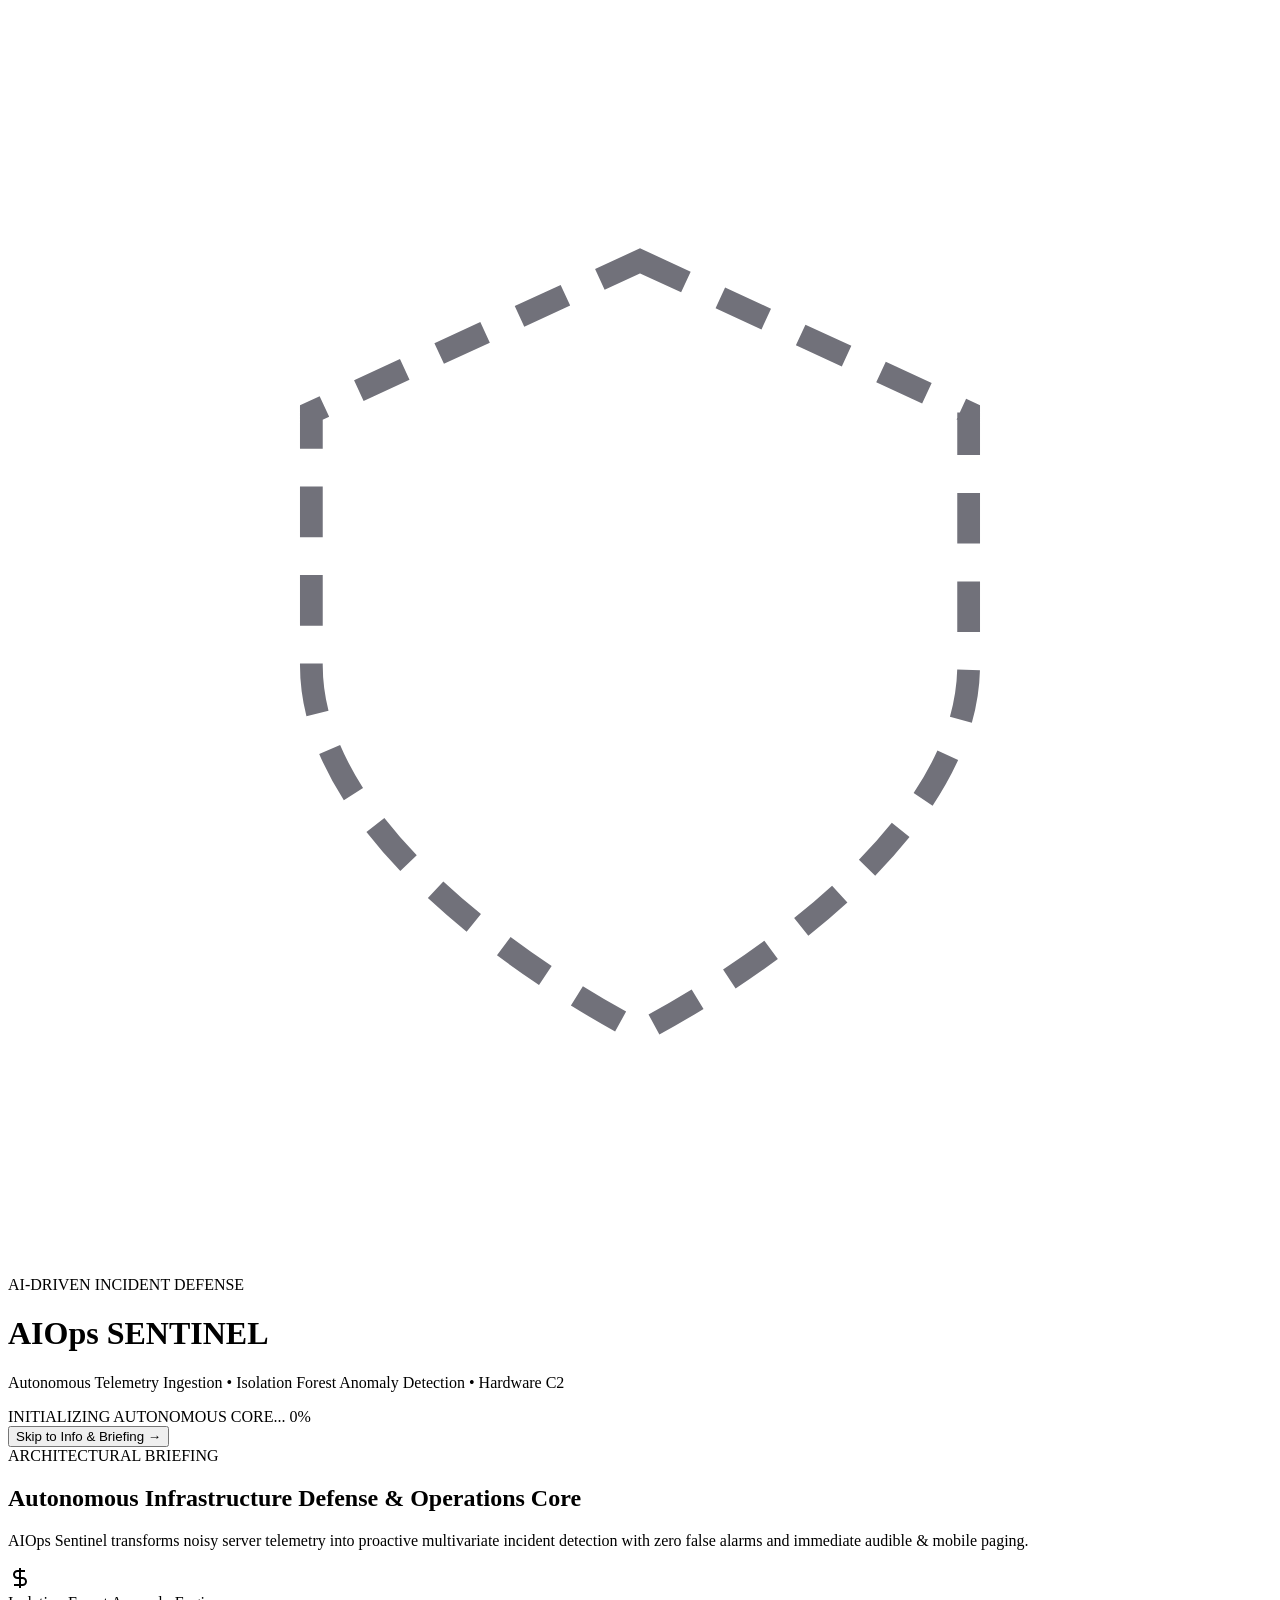
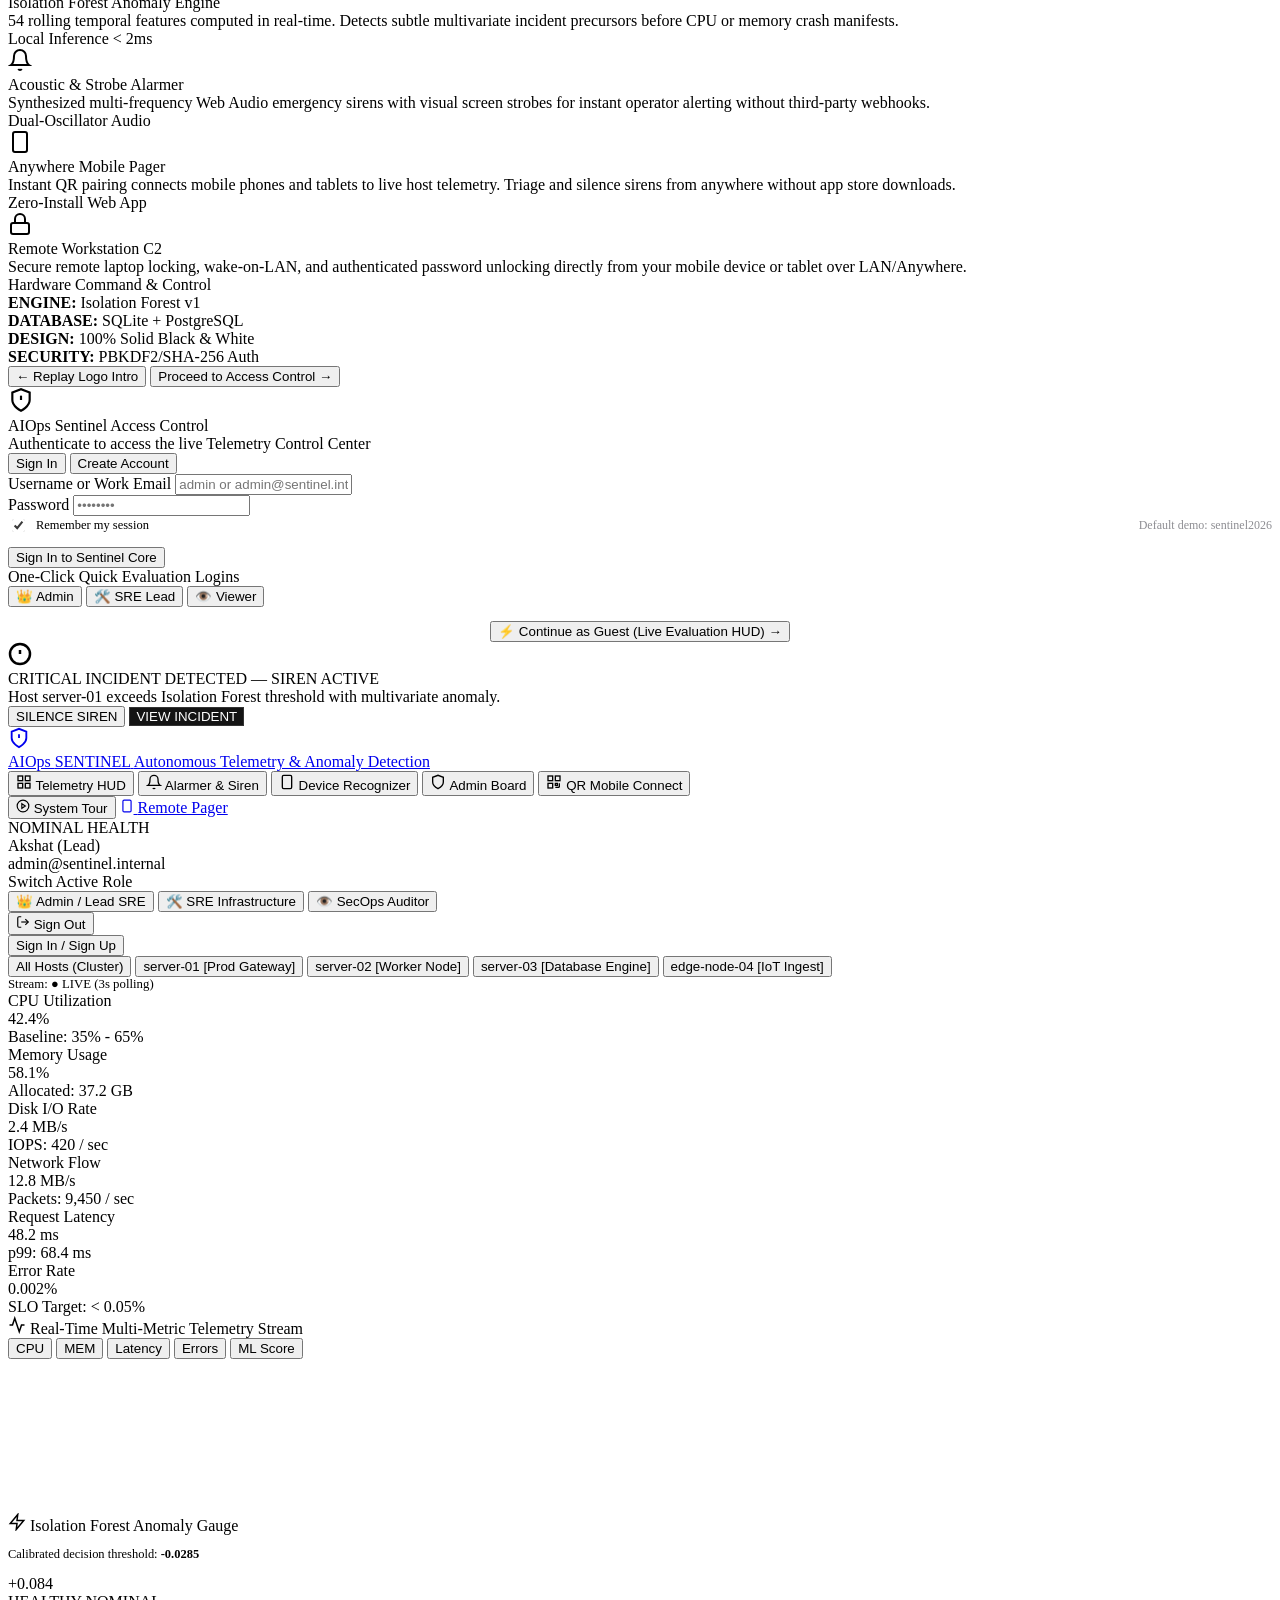
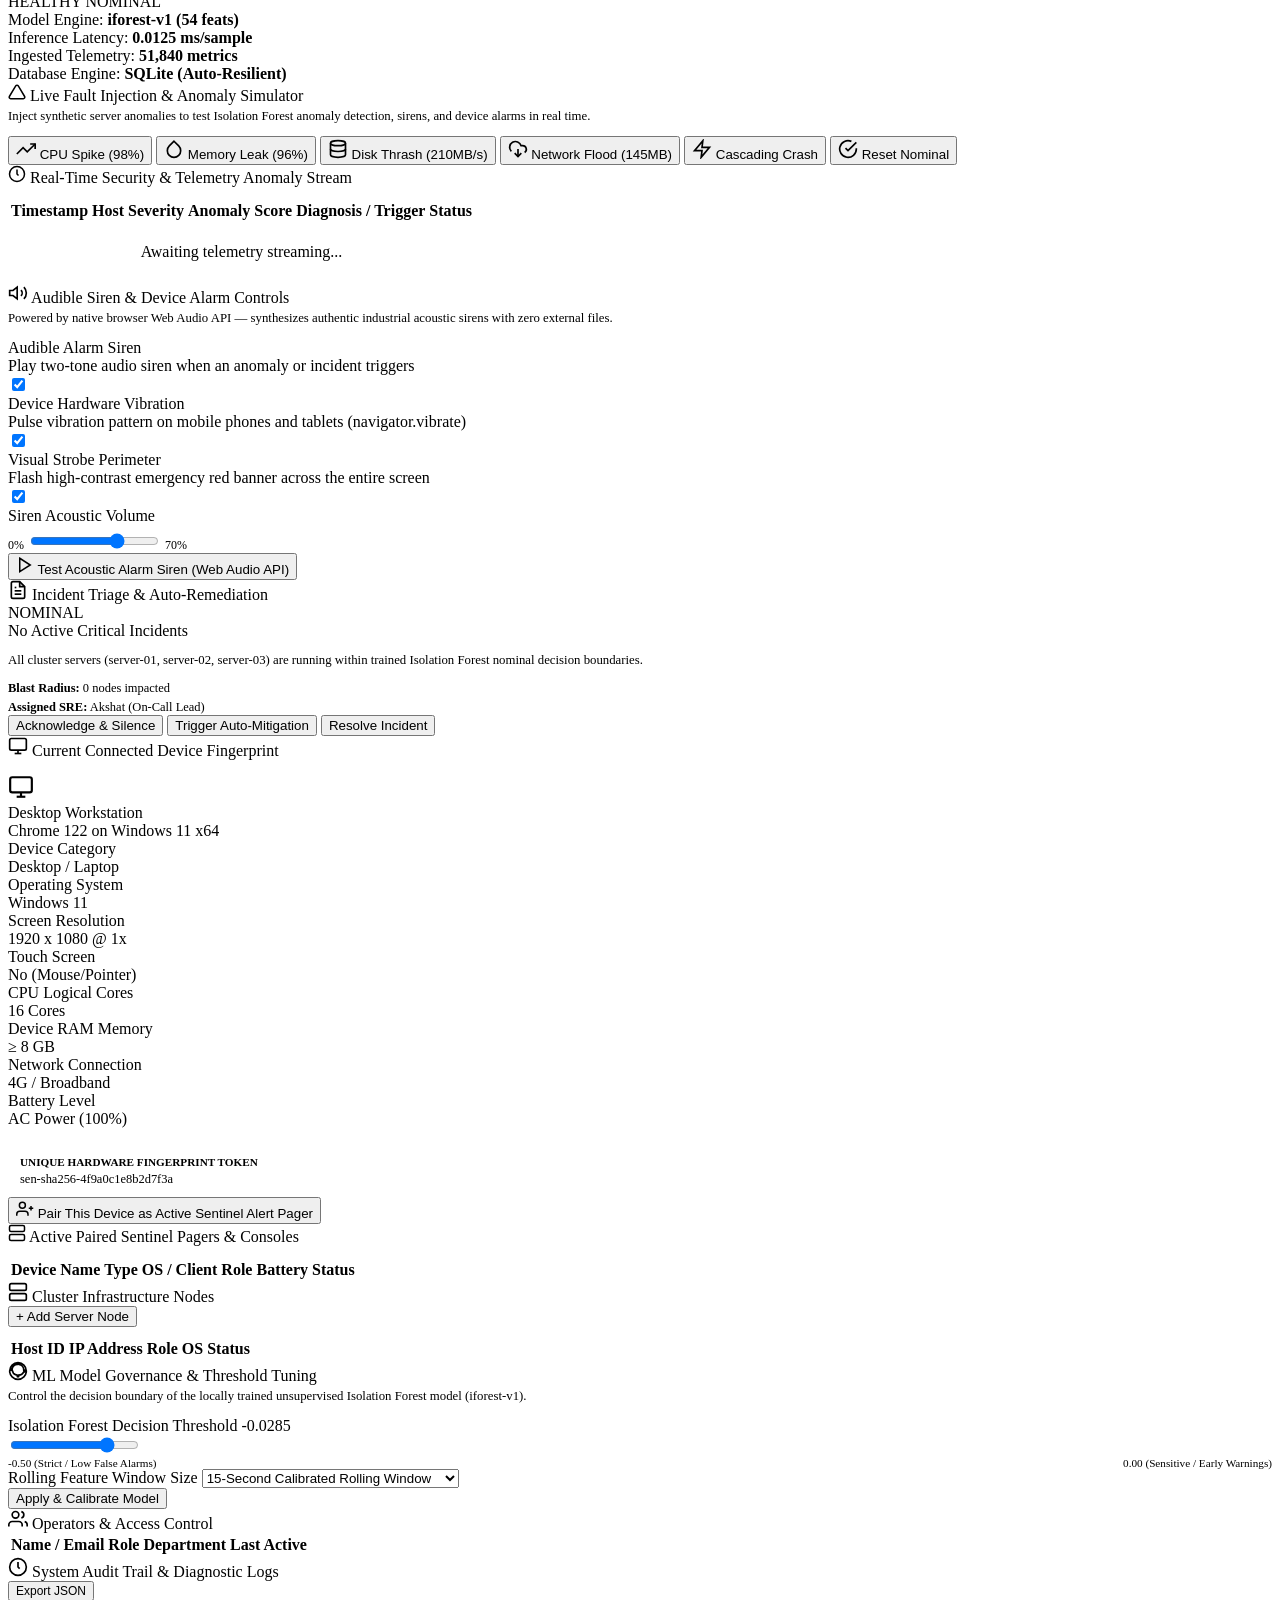
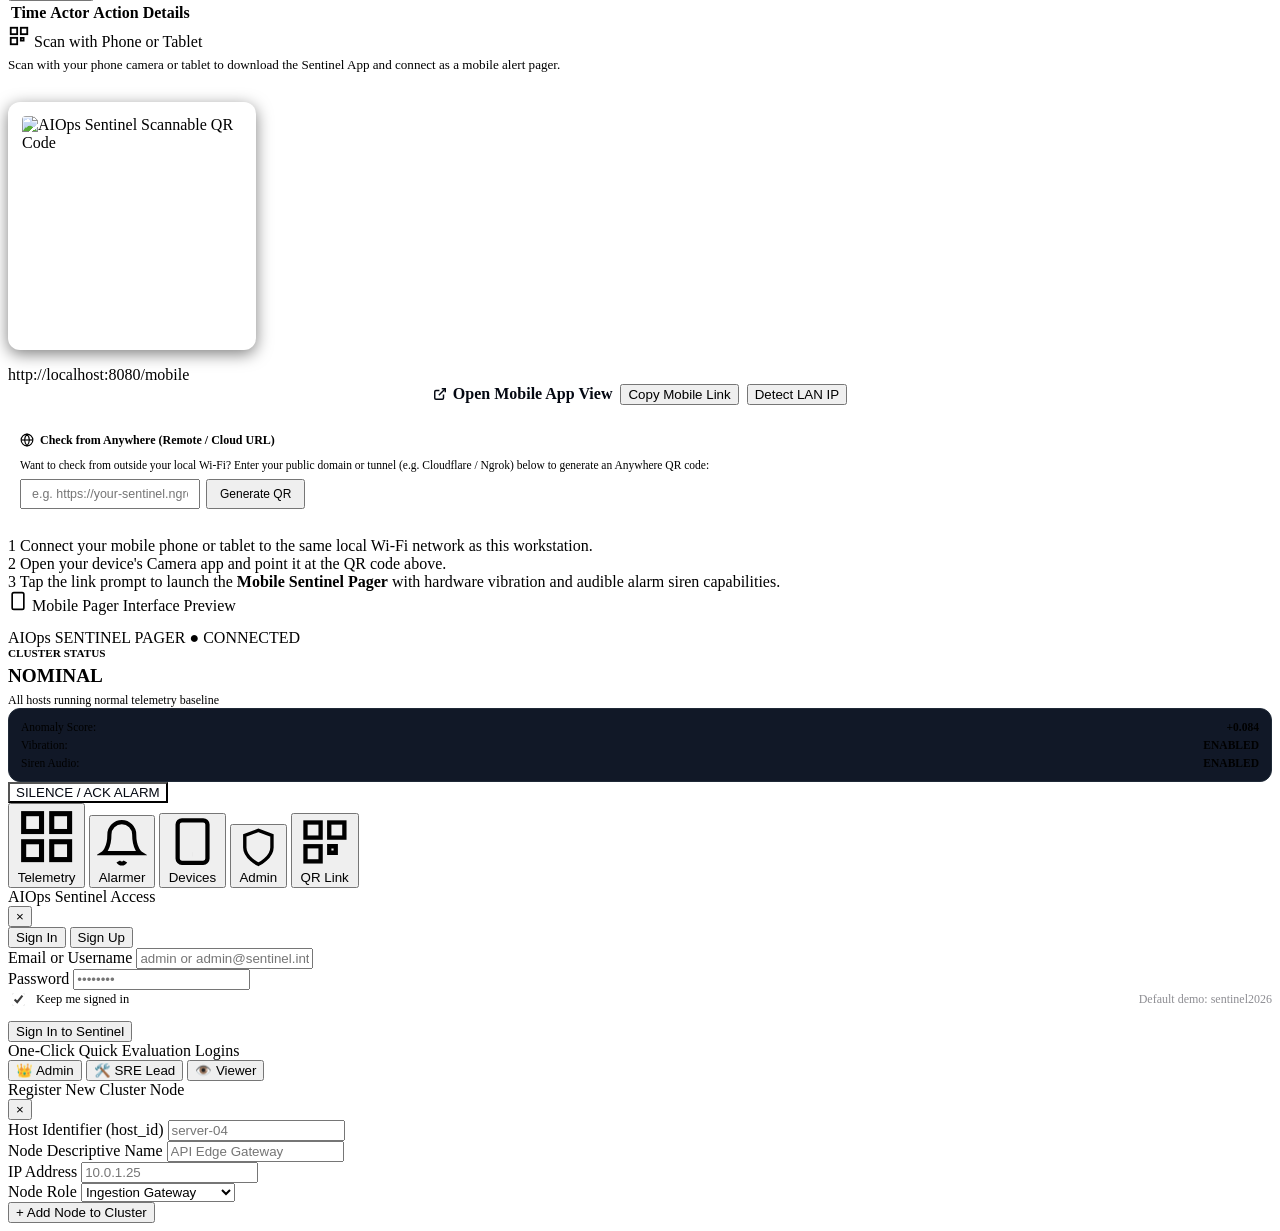
==== backend/static/index.html @ 4971dce9 "feat: complete AIOps Sentinel platform with animated onboarding, monochrome HUD, and remote mobile u" ====
<!DOCTYPE html>
<html lang="en">
<head>
    <meta charset="UTF-8">
    <meta name="viewport" content="width=device-width, initial-scale=1.0, maximum-scale=1.0, user-scalable=no">
    <title>AIOps Sentinel — Autonomous Telemetry, Anomaly Detection & Incident Control Center</title>
    <meta name="description" content="AIOps Sentinel: Multi-device autonomous server anomaly detection, incident alerting, and operations control center powered by local machine learning.">
    
    <!-- Inline SVG Favicon -->
    <link rel="icon" href="data:image/svg+xml,<svg xmlns='http://www.w3.org/2000/svg' viewBox='0 0 24 24' fill='%23ffffff'><path d='M12 2L2 7l10 5 10-5-10-5zM2 17l10 5 10-5M2 12l10 5 10-5'/></svg>">
    
    <!-- Google Fonts: Inter & JetBrains Mono & Space Grotesk -->
    <link rel="preconnect" href="https://fonts.googleapis.com">
    <link rel="preconnect" href="https://fonts.gstatic.com" crossorigin>
    <link href="https://fonts.googleapis.com/css2?family=Inter:wght@400;500;600;700;800&family=JetBrains+Mono:wght@400;500;700&family=Space+Grotesk:wght@600;700;800&display=swap" rel="stylesheet">
    
    <!-- Solid Technical Stylesheet (No Glassmorphism) -->
    <link rel="stylesheet" href="/styles.css">
    
    <!-- Chart.js for real-time telemetry streaming -->
    <script src="https://cdn.jsdelivr.net/npm/chart.js@4.4.1/dist/chart.umd.min.js"></script>
    <!-- QR Code Generator Library -->
    <script src="https://cdn.jsdelivr.net/npm/qrcode@1.5.3/build/qrcode.min.js"></script>
</head>
<body>

    <!-- ==========================================================================
         AIOps Sentinel — Startup Cinematic Onboarding Gateway (Logo -> Info -> Auth)
         ========================================================================== -->
    <div class="sentinel-onboarding-gateway active" id="sentinel-onboarding-gateway">
        <!-- Ambient Animated Grid & Scanline Background -->
        <div class="gateway-grid-bg"></div>

        <!-- STAGE 1: CINEMATIC LOGO ANIMATION -->
        <div class="gateway-stage active" id="stage-logo">
            <div class="logo-animation-container">
                <!-- Concentric Tech Rings -->
                <div class="tech-ring ring-outer"></div>
                <div class="tech-ring ring-middle"></div>
                <div class="tech-ring ring-inner"></div>
                <div class="radar-scanline"></div>

                <!-- Animated Shield Logo -->
                <div class="animated-shield-core">
                    <svg class="shield-svg" viewBox="0 0 100 100" fill="none" xmlns="http://www.w3.org/2000/svg">
                        <path class="shield-base-path" d="M50 8 L88 24 V52 C88 74 50 92 50 92 C50 92 12 74 12 52 V24 Z" stroke="#ffffff" stroke-width="3" stroke-linecap="round" stroke-linejoin="round"/>
                        <path class="shield-inner-path" d="M50 20 L76 32 V52 C76 68 50 81 50 81 C50 81 24 68 24 52 V32 Z" stroke="#71717a" stroke-width="1.8" stroke-dasharray="4 3"/>
                        <circle class="core-node core-center" cx="50" cy="46" r="5" fill="#ffffff"/>
                        <line class="core-ray ray-top" x1="50" y1="28" x2="50" y2="40" stroke="#ffffff" stroke-width="2.5" stroke-linecap="round"/>
                        <line class="core-ray ray-bottom" x1="50" y1="52" x2="50" y2="64" stroke="#ffffff" stroke-width="2.5" stroke-linecap="round"/>
                        <line class="core-ray ray-left" x1="38" y1="46" x2="44" y2="46" stroke="#ffffff" stroke-width="2.5" stroke-linecap="round"/>
                        <line class="core-ray ray-right" x1="56" y1="46" x2="62" y2="46" stroke="#ffffff" stroke-width="2.5" stroke-linecap="round"/>
                    </svg>
                    <div class="laser-scanner"></div>
                </div>
            </div>

            <!-- Animated Brand Identity -->
            <div class="splash-brand-group">
                <div class="splash-badge">AI-DRIVEN INCIDENT DEFENSE</div>
                <h1 class="splash-title">AIOps <span class="splash-highlight">SENTINEL</span></h1>
                <p class="splash-subtitle">Autonomous Telemetry Ingestion • Isolation Forest Anomaly Detection • Hardware C2</p>
            </div>

            <!-- Loader Progress Bar & System Terminal Logs -->
            <div class="splash-progress-wrapper">
                <div class="splash-progress-bar">
                    <div class="splash-progress-fill" id="splash-progress-fill"></div>
                </div>
                <div class="splash-progress-status">
                    <span id="splash-progress-text">INITIALIZING AUTONOMOUS CORE...</span>
                    <span id="splash-progress-percent" class="splash-percent-mono">0%</span>
                </div>
            </div>

            <div class="splash-controls">
                <button class="btn-gateway-action" id="btn-skip-logo">Skip to Info & Briefing →</button>
            </div>
        </div>

        <!-- STAGE 2: INFO & ARCHITECTURE BRIEFING -->
        <div class="gateway-stage" id="stage-info">
            <div class="info-briefing-shell">
                <div class="info-header-section">
                    <div class="info-tag-pill">ARCHITECTURAL BRIEFING</div>
                    <h2 class="info-headline">Autonomous Infrastructure Defense & Operations Core</h2>
                    <p class="info-subtext">AIOps Sentinel transforms noisy server telemetry into proactive multivariate incident detection with zero false alarms and immediate audible & mobile paging.</p>
                </div>

                <div class="info-cards-grid">
                    <div class="info-feature-card">
                        <div class="info-card-icon">
                            <svg width="24" height="24" viewBox="0 0 24 24" fill="none" stroke="currentColor" stroke-width="2"><path d="M12 2v20M17 5H9.5a3.5 3.5 0 0 0 0 7h5a3.5 3.5 0 0 1 0 7H6"></path></svg>
                        </div>
                        <div class="info-card-title">Isolation Forest Anomaly Engine</div>
                        <div class="info-card-body">54 rolling temporal features computed in real-time. Detects subtle multivariate incident precursors before CPU or memory crash manifests.</div>
                        <div class="info-card-chip">Local Inference &lt; 2ms</div>
                    </div>

                    <div class="info-feature-card">
                        <div class="info-card-icon">
                            <svg width="24" height="24" viewBox="0 0 24 24" fill="none" stroke="currentColor" stroke-width="2"><path d="M18 8A6 6 0 0 0 6 8c0 7-3 9-3 9h18s-3-2-3-9"></path><path d="M13.73 21a2 2 0 0 1-3.46 0"></path></svg>
                        </div>
                        <div class="info-card-title">Acoustic & Strobe Alarmer</div>
                        <div class="info-card-body">Synthesized multi-frequency Web Audio emergency sirens with visual screen strobes for instant operator alerting without third-party webhooks.</div>
                        <div class="info-card-chip">Dual-Oscillator Audio</div>
                    </div>

                    <div class="info-feature-card">
                        <div class="info-card-icon">
                            <svg width="24" height="24" viewBox="0 0 24 24" fill="none" stroke="currentColor" stroke-width="2"><rect x="5" y="2" width="14" height="20" rx="2" ry="2"></rect><line x1="12" y1="18" x2="12.01" y2="18"></line></svg>
                        </div>
                        <div class="info-card-title">Anywhere Mobile Pager</div>
                        <div class="info-card-body">Instant QR pairing connects mobile phones and tablets to live host telemetry. Triage and silence sirens from anywhere without app store downloads.</div>
                        <div class="info-card-chip">Zero-Install Web App</div>
                    </div>

                    <div class="info-feature-card">
                        <div class="info-card-icon">
                            <svg width="24" height="24" viewBox="0 0 24 24" fill="none" stroke="currentColor" stroke-width="2"><rect x="3" y="11" width="18" height="11" rx="2" ry="2"></rect><path d="M7 11V7a5 5 0 0 1 10 0v4"></path></svg>
                        </div>
                        <div class="info-card-title">Remote Workstation C2</div>
                        <div class="info-card-body">Secure remote laptop locking, wake-on-LAN, and authenticated password unlocking directly from your mobile device or tablet over LAN/Anywhere.</div>
                        <div class="info-card-chip">Hardware Command & Control</div>
                    </div>
                </div>

                <!-- Specs Pill Bar -->
                <div class="info-specs-pill-bar">
                    <div class="spec-pill"><strong>ENGINE:</strong> Isolation Forest v1</div>
                    <div class="spec-pill"><strong>DATABASE:</strong> SQLite + PostgreSQL</div>
                    <div class="spec-pill"><strong>DESIGN:</strong> 100% Solid Black & White</div>
                    <div class="spec-pill"><strong>SECURITY:</strong> PBKDF2/SHA-256 Auth</div>
                </div>

                <!-- Info Actions -->
                <div class="info-actions-bar">
                    <button class="btn-gateway-secondary" id="btn-replay-logo">← Replay Logo Intro</button>
                    <button class="btn-gateway-primary" id="btn-proceed-to-auth">Proceed to Access Control →</button>
                </div>
            </div>
        </div>

        <!-- STAGE 3: FULLSCREEN LOGIN & SIGN-UP GATE -->
        <div class="gateway-stage" id="stage-auth">
            <div class="gateway-auth-box">
                <div class="gateway-auth-header">
                    <div class="gateway-auth-logo">
                        <svg width="26" height="26" viewBox="0 0 24 24" fill="none" stroke="currentColor" stroke-width="2">
                            <path d="M12 22s8-4 8-10V5l-8-3-8 3v7c0 6 8 10 8 10z"/>
                            <path d="M12 8v4"/>
                            <path d="M12 16h.01"/>
                        </svg>
                    </div>
                    <div>
                        <div class="gateway-auth-title">AIOps Sentinel Access Control</div>
                        <div class="gateway-auth-sub">Authenticate to access the live Telemetry Control Center</div>
                    </div>
                </div>

                <div class="gateway-tabs-bar">
                    <button class="gateway-tab-btn active" id="gateway-tab-login">Sign In</button>
                    <button class="gateway-tab-btn" id="gateway-tab-signup">Create Account</button>
                </div>

                <div class="gateway-auth-content">
                    <!-- Status / Error Notification Box -->
                    <div class="auth-alert-box" id="gateway-alert-box"></div>

                    <!-- Login Form -->
                    <form id="gateway-form-login">
                        <div class="form-group">
                            <label class="form-label">Username or Work Email</label>
                            <input type="text" class="form-input" id="gateway-login-email" placeholder="admin or admin@sentinel.internal" autocomplete="username" required>
                        </div>
                        <div class="form-group">
                            <label class="form-label">Password</label>
                            <input type="password" class="form-input" id="gateway-login-password" placeholder="••••••••" autocomplete="current-password" required>
                        </div>
                        <div class="form-group" style="display:flex; align-items:center; justify-content:space-between; margin-bottom:12px;">
                            <label style="display:inline-flex; align-items:center; gap:8px; font-size:0.78rem; color:var(--text-secondary); cursor:pointer;">
                                <input type="checkbox" id="gateway-login-remember" checked style="accent-color:#ffffff;">
                                <span>Remember my session</span>
                            </label>
                            <span style="font-size:0.75rem; color:#8e8e93;">Default demo: sentinel2026</span>
                        </div>
                        <button type="submit" class="btn-auth-submit" id="btn-gateway-submit-login">Sign In to Sentinel Core</button>
                    </form>

                    <!-- Signup Form -->
                    <form id="gateway-form-signup" style="display: none;">
                        <div class="form-group">
                            <label class="form-label">Full Name</label>
                            <input type="text" class="form-input" id="gateway-signup-name" placeholder="Akshat Sharma" required>
                        </div>
                        <div class="form-group">
                            <label class="form-label">Username</label>
                            <input type="text" class="form-input" id="gateway-signup-username" placeholder="akshat" required>
                        </div>
                        <div class="form-group">
                            <label class="form-label">Work Email</label>
                            <input type="email" class="form-input" id="gateway-signup-email" placeholder="akshat@sentinel.internal" required>
                        </div>
                        <div class="form-group">
                            <label class="form-label">Password (min 4 chars)</label>
                            <input type="password" class="form-input" id="gateway-signup-password" placeholder="••••••••" required>
                        </div>
                        <div class="form-group">
                            <label class="form-label">Assigned Role</label>
                            <select class="form-select" id="gateway-signup-role">
                                <option value="Lead SRE">Site Reliability Engineer (Lead SRE)</option>
                                <option value="Cluster Administrator">Cluster Administrator</option>
                                <option value="SecOps Auditor">SecOps Auditor / Compliance</option>
                                <option value="Infrastructure Ops">Infrastructure Ops Engineer</option>
                            </select>
                        </div>
                        <button type="submit" class="btn-auth-submit" id="btn-gateway-submit-signup">Register & Launch Sentinel</button>
                    </form>

                    <!-- One-Click Instant Evaluation Logins -->
                    <div class="auth-demo-section">
                        <div class="demo-title">One-Click Quick Evaluation Logins</div>
                        <div class="demo-buttons-group">
                            <button class="btn-demo-quick" id="btn-gateway-demo-admin" title="Full administrator privileges">👑 Admin</button>
                            <button class="btn-demo-quick" id="btn-gateway-demo-sre" title="SRE triage privileges">🛠️ SRE Lead</button>
                            <button class="btn-demo-quick" id="btn-gateway-demo-viewer" title="Compliance auditor privileges">👁️ Viewer</button>
                        </div>
                    </div>

                    <!-- Direct Bypass Option -->
                    <div style="margin-top:14px; text-align:center;">
                        <button class="btn-gateway-bypass" id="btn-gateway-guest">⚡ Continue as Guest (Live Evaluation HUD) →</button>
                    </div>
                </div>
            </div>
        </div>
    </div>

    <!-- Emergency Audible/Visual Siren Strobe Banner -->
    <div class="emergency-alarm-banner" id="global-emergency-banner">
        <div class="alarm-banner-left">
            <svg width="24" height="24" viewBox="0 0 24 24" fill="none" stroke="currentColor" stroke-width="2.5">
                <circle cx="12" cy="12" r="10"></circle>
                <line x1="12" y1="8" x2="12" y2="12"></line>
                <line x1="12" y1="16" x2="12.01" y2="16"></line>
            </svg>
            <div>
                <div class="alarm-title" id="alarm-banner-title">CRITICAL INCIDENT DETECTED — SIREN ACTIVE</div>
                <div class="alarm-desc" id="alarm-banner-desc">Host server-01 exceeds Isolation Forest threshold with multivariate anomaly.</div>
            </div>
        </div>
        <div class="alarm-banner-actions">
            <button class="btn-silence-siren" id="btn-banner-silence">SILENCE SIREN</button>
            <button class="btn-silence-siren" id="btn-banner-view" style="background:#141414; color:#ffffff; border:1px solid #333333;">VIEW INCIDENT</button>
        </div>
    </div>

    <div class="sentinel-app-wrapper">
        <!-- Top Application Header -->
        <header class="sentinel-header" id="main-header">
            <div class="header-left">
                <a href="#dashboard" class="brand-logo" id="brand-home-link">
                    <div class="logo-shield">
                        <svg width="22" height="22" viewBox="0 0 24 24" fill="none" stroke="currentColor" stroke-width="2">
                            <path d="M12 22s8-4 8-10V5l-8-3-8 3v7c0 6 8 10 8 10z"/>
                            <path d="M12 8v4"/>
                            <path d="M12 16h.01"/>
                        </svg>
                    </div>
                    <div class="brand-text">
                        <span class="brand-title">AIOps <span class="gradient-text">SENTINEL</span></span>
                        <span class="brand-subtitle">Autonomous Telemetry & Anomaly Detection</span>
                    </div>
                </a>
            </div>

            <!-- Desktop Navigation Tabs -->
            <nav class="header-nav-tabs" id="desktop-nav-tabs">
                <button class="nav-tab-btn active" data-tab="dashboard">
                    <svg width="16" height="16" viewBox="0 0 24 24" fill="none" stroke="currentColor" stroke-width="2"><rect x="3" y="3" width="7" height="7"></rect><rect x="14" y="3" width="7" height="7"></rect><rect x="14" y="14" width="7" height="7"></rect><rect x="3" y="14" width="7" height="7"></rect></svg>
                    Telemetry HUD
                </button>
                <button class="nav-tab-btn" data-tab="alarmer">
                    <svg width="16" height="16" viewBox="0 0 24 24" fill="none" stroke="currentColor" stroke-width="2"><path d="M18 8A6 6 0 0 0 6 8c0 7-3 9-3 9h18s-3-2-3-9"></path><path d="M13.73 21a2 2 0 0 1-3.46 0"></path></svg>
                    Alarmer & Siren
                </button>
                <button class="nav-tab-btn" data-tab="devices">
                    <svg width="16" height="16" viewBox="0 0 24 24" fill="none" stroke="currentColor" stroke-width="2"><rect x="5" y="2" width="14" height="20" rx="2" ry="2"></rect><line x1="12" y1="18" x2="12.01" y2="18"></line></svg>
                    Device Recognizer
                </button>
                <button class="nav-tab-btn" data-tab="admin">
                    <svg width="16" height="16" viewBox="0 0 24 24" fill="none" stroke="currentColor" stroke-width="2"><path d="M12 22s8-4 8-10V5l-8-3-8 3v7c0 6 8 10 8 10z"></path></svg>
                    Admin Board
                </button>
                <button class="nav-tab-btn" data-tab="qrconnect">
                    <svg width="16" height="16" viewBox="0 0 24 24" fill="none" stroke="currentColor" stroke-width="2"><rect x="3" y="3" width="7" height="7"></rect><rect x="14" y="3" width="7" height="7"></rect><rect x="3" y="14" width="7" height="7"></rect><path d="M14 14h3v3h-3z"></path><path d="M20 14v6"></path><path d="M14 20h6"></path></svg>
                    QR Mobile Connect
                </button>
            </nav>

            <div class="header-right">
                <button class="btn-tour-trigger" id="btn-relaunch-tour" title="Relaunch System Tour & Animated Intro">
                    <svg width="14" height="14" viewBox="0 0 24 24" fill="none" stroke="currentColor" stroke-width="2"><circle cx="12" cy="12" r="10"></circle><polygon points="10 8 16 12 10 16 10 8"></polygon></svg>
                    <span>System Tour</span>
                </button>

                <a href="/mobile" class="btn-pager-switch" title="Open Mobile / Remote Incident Pager">
                    <svg width="14" height="14" viewBox="0 0 24 24" fill="none" stroke="currentColor" stroke-width="2"><rect x="5" y="2" width="14" height="20" rx="2" ry="2"></rect><line x1="12" y1="18" x2="12.01" y2="18"></line></svg>
                    <span>Remote Pager</span>
                </a>

                <div class="system-status-badge" id="cluster-status-badge">
                    <span class="pulse-dot" id="system-status-dot"></span>
                    <span id="system-status-text">NOMINAL HEALTH</span>
                </div>

                <!-- User Profile / Auth Area -->
                <div class="auth-profile-section" id="auth-section">
                    <div class="user-profile-badge" id="user-badge" style="display: none;" title="User Profile & Quick Actions">
                        <div class="user-avatar" id="user-avatar-initial">A</div>
                        <div class="user-info-text">
                            <span class="user-name" id="user-display-name">Akshat</span>
                            <span class="user-role-tag" id="user-role-tag">ADMIN</span>
                        </div>
                    </div>
                    
                    <!-- User Profile Dropdown Menu -->
                    <div class="user-profile-dropdown" id="user-profile-menu">
                        <div class="dropdown-header">
                            <div class="dropdown-user-fullname" id="dropdown-fullname">Akshat (Lead)</div>
                            <div class="dropdown-user-email" id="dropdown-email">admin@sentinel.internal</div>
                        </div>
                        <div class="dropdown-section-title">Switch Active Role</div>
                        <div class="dropdown-role-list">
                            <button class="dropdown-role-btn active" data-role="admin">👑 Admin / Lead SRE</button>
                            <button class="dropdown-role-btn" data-role="sre">🛠️ SRE Infrastructure</button>
                            <button class="dropdown-role-btn" data-role="viewer">👁️ SecOps Auditor</button>
                        </div>
                        <div class="dropdown-footer">
                            <button class="btn-dropdown-logout" id="btn-header-logout">
                                <svg width="14" height="14" viewBox="0 0 24 24" fill="none" stroke="currentColor" stroke-width="2"><path d="M9 21H5a2 2 0 0 1-2-2V5a2 2 0 0 1 2-2h4"></path><polyline points="16 17 21 12 16 7"></polyline><line x1="21" y1="12" x2="9" y2="12"></line></svg>
                                <span>Sign Out</span>
                            </button>
                        </div>
                    </div>

                    <button class="btn-header-auth" id="btn-open-auth">Sign In / Sign Up</button>
                </div>
            </div>
        </header>

        <!-- ==========================================================================
             TAB 1: TELEMETRY DASHBOARD VIEW
             ========================================================================== -->
        <div class="sentinel-view-pane active" id="pane-dashboard">
            <!-- Host Selector Bar -->
            <div class="cluster-selector-bar">
                <div class="cluster-btn-group" id="host-selector-bar">
                    <button class="selector-btn active" data-host="all">All Hosts (Cluster)</button>
                    <button class="selector-btn" data-host="server-01">server-01 [Prod Gateway]</button>
                    <button class="selector-btn" data-host="server-02">server-02 [Worker Node]</button>
                    <button class="selector-btn" data-host="server-03">server-03 [Database Engine]</button>
                    <button class="selector-btn" data-host="edge-node-04">edge-node-04 [IoT Ingest]</button>
                </div>
                <div style="font-size: 0.8rem; color: var(--text-muted); font-family: var(--font-mono);">
                    Stream: <span style="color: var(--accent-emerald);">● LIVE (3s polling)</span>
                </div>
            </div>

            <!-- KPI Metric Cards Grid -->
            <div class="telemetry-kpi-grid">
                <div class="kpi-card cpu">
                    <div class="kpi-header"><span class="kpi-label">CPU Utilization</span></div>
                    <div class="kpi-value" id="kpi-cpu">42.4%</div>
                    <div class="kpi-sub">Baseline: 35% - 65%</div>
                </div>
                <div class="kpi-card mem">
                    <div class="kpi-header"><span class="kpi-label">Memory Usage</span></div>
                    <div class="kpi-value" id="kpi-mem">58.1%</div>
                    <div class="kpi-sub">Allocated: 37.2 GB</div>
                </div>
                <div class="kpi-card disk">
                    <div class="kpi-header"><span class="kpi-label">Disk I/O Rate</span></div>
                    <div class="kpi-value" id="kpi-disk">2.4 MB/s</div>
                    <div class="kpi-sub">IOPS: 420 / sec</div>
                </div>
                <div class="kpi-card net">
                    <div class="kpi-header"><span class="kpi-label">Network Flow</span></div>
                    <div class="kpi-value" id="kpi-net">12.8 MB/s</div>
                    <div class="kpi-sub">Packets: 9,450 / sec</div>
                </div>
                <div class="kpi-card lat">
                    <div class="kpi-header"><span class="kpi-label">Request Latency</span></div>
                    <div class="kpi-value" id="kpi-lat">48.2 ms</div>
                    <div class="kpi-sub">p99: 68.4 ms</div>
                </div>
                <div class="kpi-card err">
                    <div class="kpi-header"><span class="kpi-label">Error Rate</span></div>
                    <div class="kpi-value" id="kpi-err">0.002%</div>
                    <div class="kpi-sub">SLO Target: &lt; 0.05%</div>
                </div>
            </div>

            <!-- Main Chart + Isolation Forest Anomaly HUD -->
            <div class="dashboard-main-row">
                <div class="chart-panel-card">
                    <div class="panel-header">
                        <div class="panel-title">
                            <svg width="18" height="18" viewBox="0 0 24 24" fill="none" stroke="currentColor" stroke-width="2"><polyline points="22 12 18 12 15 21 9 3 6 12 2 12"></polyline></svg>
                            Real-Time Multi-Metric Telemetry Stream
                        </div>
                        <div class="chart-metric-toggles">
                            <button class="metric-toggle-chip active" data-series="cpu">CPU</button>
                            <button class="metric-toggle-chip active" data-series="mem">MEM</button>
                            <button class="metric-toggle-chip" data-series="lat">Latency</button>
                            <button class="metric-toggle-chip" data-series="err">Errors</button>
                            <button class="metric-toggle-chip" data-series="score">ML Score</button>
                        </div>
                    </div>
                    <div class="chart-container">
                        <canvas id="sentinel-telemetry-chart"></canvas>
                    </div>
                </div>

                <!-- Anomaly Gauge Card -->
                <div class="anomaly-gauge-card">
                    <div>
                        <div class="panel-title" style="margin-bottom: 8px;">
                            <svg width="18" height="18" viewBox="0 0 24 24" fill="none" stroke="currentColor" stroke-width="2"><polygon points="13 2 3 14 12 14 11 22 21 10 12 10 13 2"></polygon></svg>
                            Isolation Forest Anomaly Gauge
                        </div>
                        <p style="font-size: 0.78rem; color: var(--text-muted);">Calibrated decision threshold: <strong>-0.0285</strong></p>
                    </div>

                    <div class="gauge-visual-box">
                        <div class="gauge-score-large" id="anomaly-score-display">+0.084</div>
                        <div class="gauge-badge" id="anomaly-badge">HEALTHY NOMINAL</div>
                    </div>

                    <div class="gauge-stats-list">
                        <div class="gauge-stat-item">
                            <span>Model Engine:</span>
                            <strong>iforest-v1 (54 feats)</strong>
                        </div>
                        <div class="gauge-stat-item">
                            <span>Inference Latency:</span>
                            <strong id="stat-latency">0.0125 ms/sample</strong>
                        </div>
                        <div class="gauge-stat-item">
                            <span>Ingested Telemetry:</span>
                            <strong id="stat-ingested-count">51,840 metrics</strong>
                        </div>
                        <div class="gauge-stat-item">
                            <span>Database Engine:</span>
                            <strong id="stat-db-engine">SQLite (Auto-Resilient)</strong>
                        </div>
                    </div>
                </div>
            </div>

            <!-- Fault Injection Studio -->
            <div class="simulator-studio-card">
                <div class="panel-title">
                    <svg width="18" height="18" viewBox="0 0 24 24" fill="none" stroke="currentColor" stroke-width="2"><path d="M10.29 3.86L1.82 18a2 2 0 0 0 1.71 3h16.94a2 2 0 0 0 1.71-3L13.71 3.86a2 2 0 0 0-3.42 0z"></path></svg>
                    Live Fault Injection & Anomaly Simulator
                </div>
                <p style="font-size: 0.8rem; color: var(--text-muted); margin-top: 4px;">Inject synthetic server anomalies to test Isolation Forest anomaly detection, sirens, and device alarms in real time.</p>
                <div class="simulator-buttons-grid">
                    <button class="sim-btn danger" data-scenario="cpu_spike">
                        <svg width="20" height="20" viewBox="0 0 24 24" fill="none" stroke="currentColor" stroke-width="2"><polyline points="23 6 13.5 15.5 8.5 10.5 1 18"></polyline><polyline points="17 6 23 6 23 12"></polyline></svg>
                        <span>CPU Spike (98%)</span>
                    </button>
                    <button class="sim-btn danger" data-scenario="memory_leak">
                        <svg width="20" height="20" viewBox="0 0 24 24" fill="none" stroke="currentColor" stroke-width="2"><path d="M12 2.69l5.66 5.66a8 8 0 1 1-11.31 0z"></path></svg>
                        <span>Memory Leak (96%)</span>
                    </button>
                    <button class="sim-btn danger" data-scenario="disk_saturation">
                        <svg width="20" height="20" viewBox="0 0 24 24" fill="none" stroke="currentColor" stroke-width="2"><ellipse cx="12" cy="5" rx="9" ry="3"></ellipse><path d="M21 12c0 1.66-4 3-9 3s-9-1.34-9-3"></path><path d="M3 5v14c0 1.66 4 3 9 3s9-1.34 9-3V5"></path></svg>
                        <span>Disk Thrash (210MB/s)</span>
                    </button>
                    <button class="sim-btn danger" data-scenario="network_flood">
                        <svg width="20" height="20" viewBox="0 0 24 24" fill="none" stroke="currentColor" stroke-width="2"><path d="M4 14.899A7 7 0 1 1 15.71 8h1.79a4.5 4.5 0 0 1 2.5 8.242"></path><path d="M12 12v9"></path><path d="m8 17 4 4 4-4"></path></svg>
                        <span>Network Flood (145MB)</span>
                    </button>
                    <button class="sim-btn danger" data-scenario="cascading_failure">
                        <svg width="20" height="20" viewBox="0 0 24 24" fill="none" stroke="currentColor" stroke-width="2"><path d="M13 2L3 14h9l-1 8 10-12h-9l1-8z"></path></svg>
                        <span>Cascading Crash</span>
                    </button>
                    <button class="sim-btn nominal" data-scenario="normal_traffic">
                        <svg width="20" height="20" viewBox="0 0 24 24" fill="none" stroke="currentColor" stroke-width="2"><path d="M22 11.08V12a10 10 0 1 1-5.93-9.14"></path><polyline points="22 4 12 14.01 9 11.01"></polyline></svg>
                        <span>Reset Nominal</span>
                    </button>
                </div>
            </div>

            <!-- Live Alerts Stream Table -->
            <div class="alerts-table-card">
                <div class="panel-title" style="margin-bottom: 12px;">
                    <svg width="18" height="18" viewBox="0 0 24 24" fill="none" stroke="currentColor" stroke-width="2"><circle cx="12" cy="12" r="10"></circle><polyline points="12 6 12 12 14 14"></polyline></svg>
                    Real-Time Security & Telemetry Anomaly Stream
                </div>
                <table class="sentinel-table">
                    <thead>
                        <tr>
                            <th>Timestamp</th>
                            <th>Host</th>
                            <th>Severity</th>
                            <th>Anomaly Score</th>
                            <th>Diagnosis / Trigger</th>
                            <th>Status</th>
                        </tr>
                    </thead>
                    <tbody id="alerts-table-body">
                        <tr>
                            <td colspan="6" style="text-align: center; color: var(--text-muted); padding: 20px;">Awaiting telemetry streaming...</td>
                        </tr>
                    </tbody>
                </table>
            </div>
        </div>

        <!-- ==========================================================================
             TAB 2: ALARMER & SIREN VIEW (Audio, Visual, Vibration & Incident Response)
             ========================================================================== -->
        <div class="sentinel-view-pane" id="pane-alarmer">
            <div class="alarmer-grid">
                <!-- Alarm Controller -->
                <div class="alarm-controller-card">
                    <div class="panel-title">
                        <svg width="20" height="20" viewBox="0 0 24 24" fill="none" stroke="currentColor" stroke-width="2"><polygon points="11 5 6 9 2 9 2 15 6 15 11 19 11 5"></polygon><path d="M19.07 4.93a10 10 0 0 1 0 14.14M15.54 8.46a5 5 0 0 1 0 7.07"></path></svg>
                        Audible Siren & Device Alarm Controls
                    </div>
                    <p style="font-size: 0.8rem; color: var(--text-muted); margin-top: 4px;">Powered by native browser Web Audio API — synthesizes authentic industrial acoustic sirens with zero external files.</p>

                    <div class="audio-controls-box">
                        <div class="control-toggle-row">
                            <div>
                                <div class="switch-label">Audible Alarm Siren</div>
                                <div class="switch-subtext">Play two-tone audio siren when an anomaly or incident triggers</div>
                            </div>
                            <label class="switch">
                                <input type="checkbox" id="toggle-siren-sound" checked>
                                <span class="slider-round"></span>
                            </label>
                        </div>

                        <div class="control-toggle-row">
                            <div>
                                <div class="switch-label">Device Hardware Vibration</div>
                                <div class="switch-subtext">Pulse vibration pattern on mobile phones and tablets (navigator.vibrate)</div>
                            </div>
                            <label class="switch">
                                <input type="checkbox" id="toggle-device-vibration" checked>
                                <span class="slider-round"></span>
                            </label>
                        </div>

                        <div class="control-toggle-row">
                            <div>
                                <div class="switch-label">Visual Strobe Perimeter</div>
                                <div class="switch-subtext">Flash high-contrast emergency red banner across the entire screen</div>
                            </div>
                            <label class="switch">
                                <input type="checkbox" id="toggle-visual-strobe" checked>
                                <span class="slider-round"></span>
                            </label>
                        </div>

                        <div>
                            <div class="switch-label" style="margin-bottom: 6px;">Siren Acoustic Volume</div>
                            <div class="volume-slider-group">
                                <span style="font-size: 0.75rem; color: var(--text-muted);">0%</span>
                                <input type="range" min="0" max="100" value="70" class="range-slider" id="siren-volume-slider">
                                <span style="font-size: 0.75rem; color: var(--text-primary); font-family: var(--font-mono);" id="siren-volume-val">70%</span>
                            </div>
                        </div>

                        <button class="btn-test-siren" id="btn-test-siren">
                            <svg width="18" height="18" viewBox="0 0 24 24" fill="none" stroke="currentColor" stroke-width="2"><polygon points="5 3 19 12 5 21 5 3"></polygon></svg>
                            Test Acoustic Alarm Siren (Web Audio API)
                        </button>
                    </div>
                </div>

                <!-- Incident Triage Card -->
                <div class="incident-triage-card">
                    <div class="incident-status-header">
                        <div class="panel-title">
                            <svg width="20" height="20" viewBox="0 0 24 24" fill="none" stroke="currentColor" stroke-width="2"><path d="M14 2H6a2 2 0 0 0-2 2v16a2 2 0 0 0 2 2h12a2 2 0 0 0 2-2V8z"></path><polyline points="14 2 14 8 20 8"></polyline><line x1="16" y1="13" x2="8" y2="13"></line><line x1="16" y1="17" x2="8" y2="17"></line><polyline points="10 9 9 9 8 9"></polyline></svg>
                            Incident Triage & Auto-Remediation
                        </div>
                        <div class="incident-state-badge nominal" id="incident-state-badge">NOMINAL</div>
                    </div>

                    <div class="rca-box">
                        <div class="rca-title" id="triage-incident-title">No Active Critical Incidents</div>
                        <p style="color: var(--text-secondary); font-size: 0.8rem;" id="triage-incident-desc">All cluster servers (server-01, server-02, server-03) are running within trained Isolation Forest nominal decision boundaries.</p>
                        
                        <div style="margin-top: 12px; font-size: 0.78rem; display: flex; flex-direction: column; gap: 4px;">
                            <div><strong>Blast Radius:</strong> <span id="triage-blast-radius" style="color: var(--accent-emerald);">0 nodes impacted</span></div>
                            <div><strong>Assigned SRE:</strong> <span id="triage-assigned-sre">Akshat (On-Call Lead)</span></div>
                        </div>
                    </div>

                    <div class="triage-action-buttons">
                        <button class="btn-triage-action primary" id="btn-triage-ack">Acknowledge & Silence</button>
                        <button class="btn-triage-action" id="btn-triage-remediate">Trigger Auto-Mitigation</button>
                        <button class="btn-triage-action" id="btn-triage-resolve">Resolve Incident</button>
                    </div>
                </div>
            </div>
        </div>

        <!-- ==========================================================================
             TAB 3: DEVICE RECOGNIZER VIEW (Hardware, Browser & Pager Registry)
             ========================================================================== -->
        <div class="sentinel-view-pane" id="pane-devices">
            <div class="device-recognizer-grid">
                <!-- Device Fingerprint Card -->
                <div class="device-fingerprint-card">
                    <div class="panel-title" style="margin-bottom: 14px;">
                        <svg width="20" height="20" viewBox="0 0 24 24" fill="none" stroke="currentColor" stroke-width="2"><rect x="2" y="3" width="20" height="14" rx="2" ry="2"></rect><line x1="8" y1="21" x2="16" y2="21"></line><line x1="12" y1="17" x2="12" y2="21"></line></svg>
                        Current Connected Device Fingerprint
                    </div>

                    <div class="device-type-badge-large">
                        <div class="device-type-icon" id="device-icon-box">
                            <svg width="26" height="26" viewBox="0 0 24 24" fill="none" stroke="currentColor" stroke-width="2"><rect x="2" y="3" width="20" height="14" rx="2" ry="2"></rect><line x1="8" y1="21" x2="16" y2="21"></line><line x1="12" y1="17" x2="12" y2="21"></line></svg>
                        </div>
                        <div>
                            <div class="device-type-title" id="dev-type-name">Desktop Workstation</div>
                            <div class="device-type-subtitle" id="dev-client-summary">Chrome 122 on Windows 11 x64</div>
                        </div>
                    </div>

                    <div class="specs-grid">
                        <div class="spec-tile">
                            <div class="spec-tile-label">Device Category</div>
                            <div class="spec-tile-value" id="spec-category">Desktop / Laptop</div>
                        </div>
                        <div class="spec-tile">
                            <div class="spec-tile-label">Operating System</div>
                            <div class="spec-tile-value" id="spec-os">Windows 11</div>
                        </div>
                        <div class="spec-tile">
                            <div class="spec-tile-label">Screen Resolution</div>
                            <div class="spec-tile-value" id="spec-resolution">1920 x 1080 @ 1x</div>
                        </div>
                        <div class="spec-tile">
                            <div class="spec-tile-label">Touch Screen</div>
                            <div class="spec-tile-value" id="spec-touch">No (Mouse/Pointer)</div>
                        </div>
                        <div class="spec-tile">
                            <div class="spec-tile-label">CPU Logical Cores</div>
                            <div class="spec-tile-value" id="spec-cores">16 Cores</div>
                        </div>
                        <div class="spec-tile">
                            <div class="spec-tile-label">Device RAM Memory</div>
                            <div class="spec-tile-value" id="spec-memory">&ge; 8 GB</div>
                        </div>
                        <div class="spec-tile">
                            <div class="spec-tile-label">Network Connection</div>
                            <div class="spec-tile-value" id="spec-network">4G / Broadband</div>
                        </div>
                        <div class="spec-tile">
                            <div class="spec-tile-label">Battery Level</div>
                            <div class="spec-tile-value" id="spec-battery">AC Power (100%)</div>
                        </div>
                    </div>

                    <div style="margin-top: 14px; background: var(--bg-surface); padding: 10px 12px; border-radius: var(--radius-sm); border: 1px solid var(--border-subtle);">
                        <span style="font-size: 0.7rem; color: var(--text-muted); text-transform: uppercase; font-weight: 700;">Unique Hardware Fingerprint Token</span>
                        <div style="font-family: var(--font-mono); font-size: 0.78rem; color: var(--primary-cyan); word-break: break-all; margin-top: 2px;" id="spec-fingerprint">
                            sen-sha256-4f9a0c1e8b2d7f3a
                        </div>
                    </div>

                    <button class="btn-register-device" id="btn-register-this-device">
                        <svg width="18" height="18" viewBox="0 0 24 24" fill="none" stroke="currentColor" stroke-width="2"><path d="M16 21v-2a4 4 0 0 0-4-4H5a4 4 0 0 0-4 4v2"></path><circle cx="8.5" cy="7" r="4"></circle><line x1="20" y1="8" x2="20" y2="14"></line><line x1="23" y1="11" x2="17" y2="11"></line></svg>
                        Pair This Device as Active Sentinel Alert Pager
                    </button>
                </div>

                <!-- Registered Multi-Device Cluster Table -->
                <div class="alerts-table-card">
                    <div class="panel-title" style="margin-bottom: 12px;">
                        <svg width="18" height="18" viewBox="0 0 24 24" fill="none" stroke="currentColor" stroke-width="2"><rect x="2" y="2" width="20" height="8" rx="2" ry="2"></rect><rect x="2" y="14" width="20" height="8" rx="2" ry="2"></rect><line x1="6" y1="6" x2="6.01" y2="6"></line><line x1="6" y1="18" x2="6.01" y2="18"></line></svg>
                        Active Paired Sentinel Pagers & Consoles
                    </div>
                    <table class="sentinel-table">
                        <thead>
                            <tr>
                                <th>Device Name</th>
                                <th>Type</th>
                                <th>OS / Client</th>
                                <th>Role</th>
                                <th>Battery</th>
                                <th>Status</th>
                            </tr>
                        </thead>
                        <tbody id="registered-devices-tbody">
                            <!-- Populated dynamically via JS -->
                        </tbody>
                    </table>
                </div>
            </div>
        </div>

        <!-- ==========================================================================
             TAB 4: ADMIN BOARD VIEW (Nodes, Users, Model Governance & Audit)
             ========================================================================== -->
        <div class="sentinel-view-pane" id="pane-admin">
            <div class="admin-board-grid">
                <!-- Cluster Nodes Management -->
                <div class="admin-card">
                    <div class="panel-header">
                        <div class="panel-title">
                            <svg width="20" height="20" viewBox="0 0 24 24" fill="none" stroke="currentColor" stroke-width="2"><rect x="2" y="2" width="20" height="8" rx="2" ry="2"></rect><rect x="2" y="14" width="20" height="8" rx="2" ry="2"></rect></svg>
                            Cluster Infrastructure Nodes
                        </div>
                        <button class="btn-admin-action" id="btn-open-add-node">+ Add Server Node</button>
                    </div>
                    <table class="sentinel-table" style="margin-top: 10px;">
                        <thead>
                            <tr>
                                <th>Host ID</th>
                                <th>IP Address</th>
                                <th>Role</th>
                                <th>OS</th>
                                <th>Status</th>
                            </tr>
                        </thead>
                        <tbody id="admin-nodes-tbody">
                            <!-- Populated dynamically via JS -->
                        </tbody>
                    </table>
                </div>

                <!-- ML Model Governance & Sensitivity Tuning -->
                <div class="admin-card">
                    <div class="panel-title">
                        <svg width="20" height="20" viewBox="0 0 24 24" fill="none" stroke="currentColor" stroke-width="2"><path d="M12 2a10 10 0 1 0 10 10A10 10 0 0 0 12 2zm1 14.93V18a1 1 0 0 1-2 0v-1.07A7 7 0 0 1 5.07 11H4a1 1 0 0 1 0-2h1.07A7 7 0 0 1 11 4.07V3a1 1 0 0 1 2 0v1.07A7 7 0 0 1 18.93 11H20a1 1 0 0 1 0 2h-1.07A7 7 0 0 1 13 16.93z"></path></svg>
                        ML Model Governance & Threshold Tuning
                    </div>
                    <p style="font-size: 0.8rem; color: var(--text-muted); margin-top: 4px;">Control the decision boundary of the locally trained unsupervised Isolation Forest model (iforest-v1).</p>

                    <div class="model-tuning-box">
                        <div class="slider-group">
                            <div class="slider-header">
                                <span>Isolation Forest Decision Threshold</span>
                                <span class="slider-value-display" id="model-threshold-val">-0.0285</span>
                            </div>
                            <input type="range" min="-0.50" max="0.10" step="0.005" value="-0.0285" class="range-slider" id="input-model-threshold">
                            <div style="display: flex; justify-content: space-between; font-size: 0.7rem; color: var(--text-muted);">
                                <span>-0.50 (Strict / Low False Alarms)</span>
                                <span>0.00 (Sensitive / Early Warnings)</span>
                            </div>
                        </div>

                        <div class="form-group">
                            <label class="form-label">Rolling Feature Window Size</label>
                            <select class="form-select" id="select-feature-window">
                                <option value="5">5-Second Fast Pulse Window</option>
                                <option value="15" selected>15-Second Calibrated Rolling Window</option>
                                <option value="60">60-Second Extended Temporal Window</option>
                            </select>
                        </div>

                        <button class="btn-admin-action" id="btn-save-model-tuning">Apply & Calibrate Model</button>
                    </div>
                </div>

                <!-- Operator User Management -->
                <div class="admin-card">
                    <div class="panel-header">
                        <div class="panel-title">
                            <svg width="20" height="20" viewBox="0 0 24 24" fill="none" stroke="currentColor" stroke-width="2"><path d="M17 21v-2a4 4 0 0 0-4-4H5a4 4 0 0 0-4 4v2"></path><circle cx="9" cy="7" r="4"></circle><path d="M23 21v-2a4 4 0 0 0-3-3.87"></path><path d="M16 3.13a4 4 0 0 1 0 7.75"></path></svg>
                            Operators & Access Control
                        </div>
                    </div>
                    <table class="sentinel-table">
                        <thead>
                            <tr>
                                <th>Name / Email</th>
                                <th>Role</th>
                                <th>Department</th>
                                <th>Last Active</th>
                            </tr>
                        </thead>
                        <tbody id="admin-users-tbody">
                            <!-- Populated dynamically via JS -->
                        </tbody>
                    </table>
                </div>

                <!-- Audit Logs Table -->
                <div class="admin-card">
                    <div class="panel-header">
                        <div class="panel-title">
                            <svg width="20" height="20" viewBox="0 0 24 24" fill="none" stroke="currentColor" stroke-width="2"><circle cx="12" cy="12" r="10"></circle><polyline points="12 6 12 12 14 14"></polyline></svg>
                            System Audit Trail & Diagnostic Logs
                        </div>
                        <button class="selector-btn" id="btn-download-audit-log" style="font-size: 0.75rem;">Export JSON</button>
                    </div>
                    <table class="sentinel-table">
                        <thead>
                            <tr>
                                <th>Time</th>
                                <th>Actor</th>
                                <th>Action</th>
                                <th>Details</th>
                            </tr>
                        </thead>
                        <tbody id="admin-audit-tbody">
                            <!-- Populated dynamically via JS -->
                        </tbody>
                    </table>
                </div>
            </div>
        </div>

        <!-- ==========================================================================
             TAB 5: QR CODE MOBILE & TABLET CONNECT VIEW
             ========================================================================== -->
        <div class="sentinel-view-pane" id="pane-qrconnect">
            <div class="qr-connect-grid">
                <!-- QR Code Generator Card -->
                <div class="qr-generator-card">
                    <div class="panel-title" style="justify-content: center;">
                        <svg width="22" height="22" viewBox="0 0 24 24" fill="none" stroke="currentColor" stroke-width="2"><rect x="3" y="3" width="7" height="7"></rect><rect x="14" y="3" width="7" height="7"></rect><rect x="3" y="14" width="7" height="7"></rect><path d="M14 14h3v3h-3z"></path></svg>
                        Scan with Phone or Tablet
                    </div>
                    <p style="font-size: 0.82rem; color: var(--text-muted); margin-top: 6px;">Scan with your phone camera or tablet to download the Sentinel App and connect as a mobile alert pager.</p>

                    <div class="qr-canvas-box" id="qr-code-wrapper" style="background:#ffffff; padding:14px; border-radius:12px; display:inline-block; margin: 16px 0; box-shadow: 0 4px 16px rgba(0,0,0,0.5);">
                        <img id="qr-code-img" src="/api/v1/system/qr-code" alt="AIOps Sentinel Scannable QR Code" width="220" height="220" style="display:block; image-rendering:pixelated; border-radius: 4px;">
                    </div>

                    <div class="qr-url-display" id="qr-url-text">http://localhost:8080/mobile</div>

                    <div style="display: flex; gap: 8px; justify-content: center; margin-bottom: 16px; flex-wrap: wrap;">
                        <a href="/mobile" target="_blank" class="selector-btn" style="background:var(--primary-cyan); color:#040812; font-weight:700; text-decoration:none; display:flex; align-items:center; gap:6px;" id="btn-open-mobile-link">
                            <svg width="14" height="14" viewBox="0 0 24 24" fill="none" stroke="currentColor" stroke-width="2.5"><path d="M18 13v6a2 2 0 0 1-2 2H5a2 2 0 0 1-2-2V8a2 2 0 0 1 2-2h6"></path><polyline points="15 3 21 3 21 9"></polyline><line x1="10" y1="14" x2="21" y2="3"></line></svg>
                            Open Mobile App View
                        </a>
                        <button class="selector-btn" id="btn-copy-qr-url">Copy Mobile Link</button>
                        <button class="selector-btn" id="btn-refresh-qr">Detect LAN IP</button>
                    </div>

                    <!-- Anywhere Cloud / Public URL Configurator -->
                    <div style="background:var(--bg-surface); border:1px solid var(--border-subtle); border-radius:8px; padding:12px; margin-bottom:16px; text-align:left;">
                        <div style="font-size:0.75rem; font-weight:700; color:var(--text-primary); margin-bottom:4px; display:flex; align-items:center; gap:6px;">
                            <svg width="14" height="14" viewBox="0 0 24 24" fill="none" stroke="currentColor" stroke-width="2"><circle cx="12" cy="12" r="10"></circle><line x1="2" y1="12" x2="22" y2="12"></line><path d="M12 2a15.3 15.3 0 0 1 4 10 15.3 15.3 0 0 1-4 10 15.3 15.3 0 0 1-4-10 15.3 15.3 0 0 1 4-10z"></path></svg>
                            Check from Anywhere (Remote / Cloud URL)
                        </div>
                        <p style="font-size:0.72rem; color:var(--text-muted); margin-bottom:8px;">Want to check from outside your local Wi-Fi? Enter your public domain or tunnel (e.g. Cloudflare / Ngrok) below to generate an Anywhere QR code:</p>
                        <div style="display:flex; gap:6px;">
                            <input type="text" id="input-anywhere-url" class="form-input" placeholder="e.g. https://your-sentinel.ngrok.app/mobile" style="padding:6px 10px; font-size:0.78rem;">
                            <button class="selector-btn" id="btn-apply-anywhere-url" style="white-space:nowrap; padding:6px 12px; font-size:0.75rem;">Generate QR</button>
                        </div>
                    </div>

                    <div class="qr-instruction-steps">
                        <div class="instruction-step">
                            <span class="step-num">1</span>
                            <span>Connect your mobile phone or tablet to the same local Wi-Fi network as this workstation.</span>
                        </div>
                        <div class="instruction-step">
                            <span class="step-num">2</span>
                            <span>Open your device's Camera app and point it at the QR code above.</span>
                        </div>
                        <div class="instruction-step">
                            <span class="step-num">3</span>
                            <span>Tap the link prompt to launch the <strong>Mobile Sentinel Pager</strong> with hardware vibration and audible alarm siren capabilities.</span>
                        </div>
                    </div>
                </div>

                <!-- Mobile Pager Simulator Frame -->
                <div class="mobile-pager-preview-card">
                    <div class="panel-title" style="margin-bottom: 14px;">
                        <svg width="20" height="20" viewBox="0 0 24 24" fill="none" stroke="currentColor" stroke-width="2"><rect x="5" y="2" width="14" height="20" rx="2" ry="2"></rect><line x1="12" y1="18" x2="12.01" y2="18"></line></svg>
                        Mobile Pager Interface Preview
                    </div>

                    <!-- Smartphone Mockup Frame -->
                    <div class="phone-mockup-frame">
                        <div class="phone-screen">
                            <div class="phone-header">
                                <span>AIOps SENTINEL PAGER</span>
                                <span style="color: var(--accent-emerald);">● CONNECTED</span>
                            </div>

                            <div class="phone-alert-card" id="mock-phone-alert-card">
                                <div style="font-size: 0.7rem; color: var(--text-muted); text-transform: uppercase; font-weight: 700;">Cluster Status</div>
                                <div style="font-size: 1.2rem; font-weight: 800; color: var(--accent-emerald); margin: 6px 0;" id="mock-phone-status">NOMINAL</div>
                                <div style="font-size: 0.75rem; color: var(--text-secondary);" id="mock-phone-detail">All hosts running normal telemetry baseline</div>
                            </div>

                            <div style="background: #111827; border: 1px solid #1f2937; border-radius: 12px; padding: 12px;">
                                <div style="display: flex; justify-content: space-between; font-size: 0.72rem; color: var(--text-muted);">
                                    <span>Anomaly Score:</span>
                                    <strong style="color: var(--text-primary);" id="mock-phone-score">+0.084</strong>
                                </div>
                                <div style="display: flex; justify-content: space-between; font-size: 0.72rem; color: var(--text-muted); margin-top: 6px;">
                                    <span>Vibration:</span>
                                    <strong style="color: var(--primary-cyan);">ENABLED</strong>
                                </div>
                                <div style="display: flex; justify-content: space-between; font-size: 0.72rem; color: var(--text-muted); margin-top: 6px;">
                                    <span>Siren Audio:</span>
                                    <strong style="color: var(--primary-cyan);">ENABLED</strong>
                                </div>
                            </div>

                            <button class="phone-big-btn" id="mock-phone-silence-btn" style="background-color: var(--primary-cyan); color: #040812; margin-top: auto;">
                                SILENCE / ACK ALARM
                            </button>
                        </div>
                    </div>
                </div>
            </div>
        </div>
    </div>

    <!-- Mobile Bottom Navigation Bar (Fixed for Mobile Screens) -->
    <nav class="mobile-bottom-nav" id="mobile-nav-bar">
        <button class="bottom-nav-item active" data-tab="dashboard">
            <svg viewBox="0 0 24 24" fill="none" stroke="currentColor" stroke-width="2"><rect x="3" y="3" width="7" height="7"></rect><rect x="14" y="3" width="7" height="7"></rect><rect x="14" y="14" width="7" height="7"></rect><rect x="3" y="14" width="7" height="7"></rect></svg>
            <span>Telemetry</span>
        </button>
        <button class="bottom-nav-item" data-tab="alarmer">
            <svg viewBox="0 0 24 24" fill="none" stroke="currentColor" stroke-width="2"><path d="M18 8A6 6 0 0 0 6 8c0 7-3 9-3 9h18s-3-2-3-9"></path><path d="M13.73 21a2 2 0 0 1-3.46 0"></path></svg>
            <span>Alarmer</span>
        </button>
        <button class="bottom-nav-item" data-tab="devices">
            <svg viewBox="0 0 24 24" fill="none" stroke="currentColor" stroke-width="2"><rect x="5" y="2" width="14" height="20" rx="2" ry="2"></rect><line x1="12" y1="18" x2="12.01" y2="18"></line></svg>
            <span>Devices</span>
        </button>
        <button class="bottom-nav-item" data-tab="admin">
            <svg viewBox="0 0 24 24" fill="none" stroke="currentColor" stroke-width="2"><path d="M12 22s8-4 8-10V5l-8-3-8 3v7c0 6 8 10 8 10z"></path></svg>
            <span>Admin</span>
        </button>
        <button class="bottom-nav-item" data-tab="qrconnect">
            <svg viewBox="0 0 24 24" fill="none" stroke="currentColor" stroke-width="2"><rect x="3" y="3" width="7" height="7"></rect><rect x="14" y="3" width="7" height="7"></rect><rect x="3" y="14" width="7" height="7"></rect><path d="M14 14h3v3h-3z"></path></svg>
            <span>QR Link</span>
        </button>
    </nav>

    <!-- Authentication Modal (Login / Sign Up) -->
    <div class="auth-modal-backdrop" id="auth-modal">
        <div class="auth-modal-dialog">
            <div class="auth-modal-header">
                <div class="auth-modal-title" id="auth-modal-title">AIOps Sentinel Access</div>
                <button class="btn-modal-close" id="btn-close-auth">&times;</button>
            </div>
            
            <div class="auth-tabs-bar">
                <button class="auth-tab-btn active" id="tab-login-btn">Sign In</button>
                <button class="auth-tab-btn" id="tab-signup-btn">Sign Up</button>
            </div>

            <div class="auth-modal-body">
                <!-- Status/Error Alert Notification Box -->
                <div class="auth-alert-box" id="auth-alert-box"></div>

                <!-- Login Form -->
                <form id="form-login">
                    <div class="form-group">
                        <label class="form-label">Email or Username</label>
                        <input type="text" class="form-input" id="login-email" placeholder="admin or admin@sentinel.internal" autocomplete="username" required>
                    </div>
                    <div class="form-group">
                        <label class="form-label">Password</label>
                        <input type="password" class="form-input" id="login-password" placeholder="••••••••" autocomplete="current-password" required>
                    </div>
                    <div class="form-group" style="display:flex; align-items:center; justify-content:space-between; margin-bottom:12px;">
                        <label style="display:inline-flex; align-items:center; gap:8px; font-size:0.78rem; color:var(--text-secondary); cursor:pointer;">
                            <input type="checkbox" id="login-remember" checked style="accent-color:#ffffff;">
                            <span>Keep me signed in</span>
                        </label>
                        <span style="font-size:0.75rem; color:#8e8e93;">Default demo: sentinel2026</span>
                    </div>
                    <button type="submit" class="btn-auth-submit" id="btn-submit-login">Sign In to Sentinel</button>
                </form>

                <!-- Signup Form -->
                <form id="form-signup" style="display: none;">
                    <div class="form-group">
                        <label class="form-label">Full Name</label>
                        <input type="text" class="form-input" id="signup-name" placeholder="Akshat Sharma" required>
                    </div>
                    <div class="form-group">
                        <label class="form-label">Username</label>
                        <input type="text" class="form-input" id="signup-username" placeholder="akshat" required>
                    </div>
                    <div class="form-group">
                        <label class="form-label">Work Email</label>
                        <input type="email" class="form-input" id="signup-email" placeholder="akshat@sentinel.internal" required>
                    </div>
                    <div class="form-group">
                        <label class="form-label">Password (min 4 chars)</label>
                        <input type="password" class="form-input" id="signup-password" placeholder="••••••••" required>
                    </div>
                    <div class="form-group">
                        <label class="form-label">Assigned Role</label>
                        <select class="form-select" id="signup-role">
                            <option value="Lead SRE">Site Reliability Engineer (Lead SRE)</option>
                            <option value="Cluster Administrator">Cluster Administrator</option>
                            <option value="SecOps Auditor">SecOps Auditor / Compliance</option>
                            <option value="Infrastructure Ops">Infrastructure Ops Engineer</option>
                        </select>
                    </div>
                    <button type="submit" class="btn-auth-submit" id="btn-submit-signup">Create Sentinel Account</button>
                </form>

                <!-- One-Click Instant Demo Logins -->
                <div class="auth-demo-section">
                    <div class="demo-title">One-Click Quick Evaluation Logins</div>
                    <div class="demo-buttons-group">
                        <button class="btn-demo-quick" id="btn-demo-admin" title="Admin with full cluster privileges">👑 Admin</button>
                        <button class="btn-demo-quick" id="btn-demo-sre" title="SRE engineer with triage controls">🛠️ SRE Lead</button>
                        <button class="btn-demo-quick" id="btn-demo-viewer" title="Read-only compliance auditor">👁️ Viewer</button>
                    </div>
                </div>
            </div>
        </div>
    </div>

    <!-- Add Cluster Node Modal -->
    <div class="auth-modal-backdrop" id="add-node-modal">
        <div class="auth-modal-dialog">
            <div class="auth-modal-header">
                <div class="auth-modal-title">Register New Cluster Node</div>
                <button class="btn-modal-close" id="btn-close-node-modal">&times;</button>
            </div>
            <div class="auth-modal-body">
                <form id="form-add-node">
                    <div class="form-group">
                        <label class="form-label">Host Identifier (host_id)</label>
                        <input type="text" class="form-input" id="node-host-id" placeholder="server-04" required>
                    </div>
                    <div class="form-group">
                        <label class="form-label">Node Descriptive Name</label>
                        <input type="text" class="form-input" id="node-name" placeholder="API Edge Gateway" required>
                    </div>
                    <div class="form-group">
                        <label class="form-label">IP Address</label>
                        <input type="text" class="form-input" id="node-ip" placeholder="10.0.1.25" required>
                    </div>
                    <div class="form-group">
                        <label class="form-label">Node Role</label>
                        <select class="form-select" id="node-role">
                            <option value="Ingestion">Ingestion Gateway</option>
                            <option value="Worker">ML Inference Worker</option>
                            <option value="Database">Database Storage</option>
                            <option value="Edge">Edge Telemetry Probe</option>
                        </select>
                    </div>
                    <button type="submit" class="btn-auth-submit">+ Add Node to Cluster</button>
                </form>
            </div>
        </div>
    </div>

    <!-- Application Controller Logic -->
    <script src="/app.js"></script>
</body>
</html>
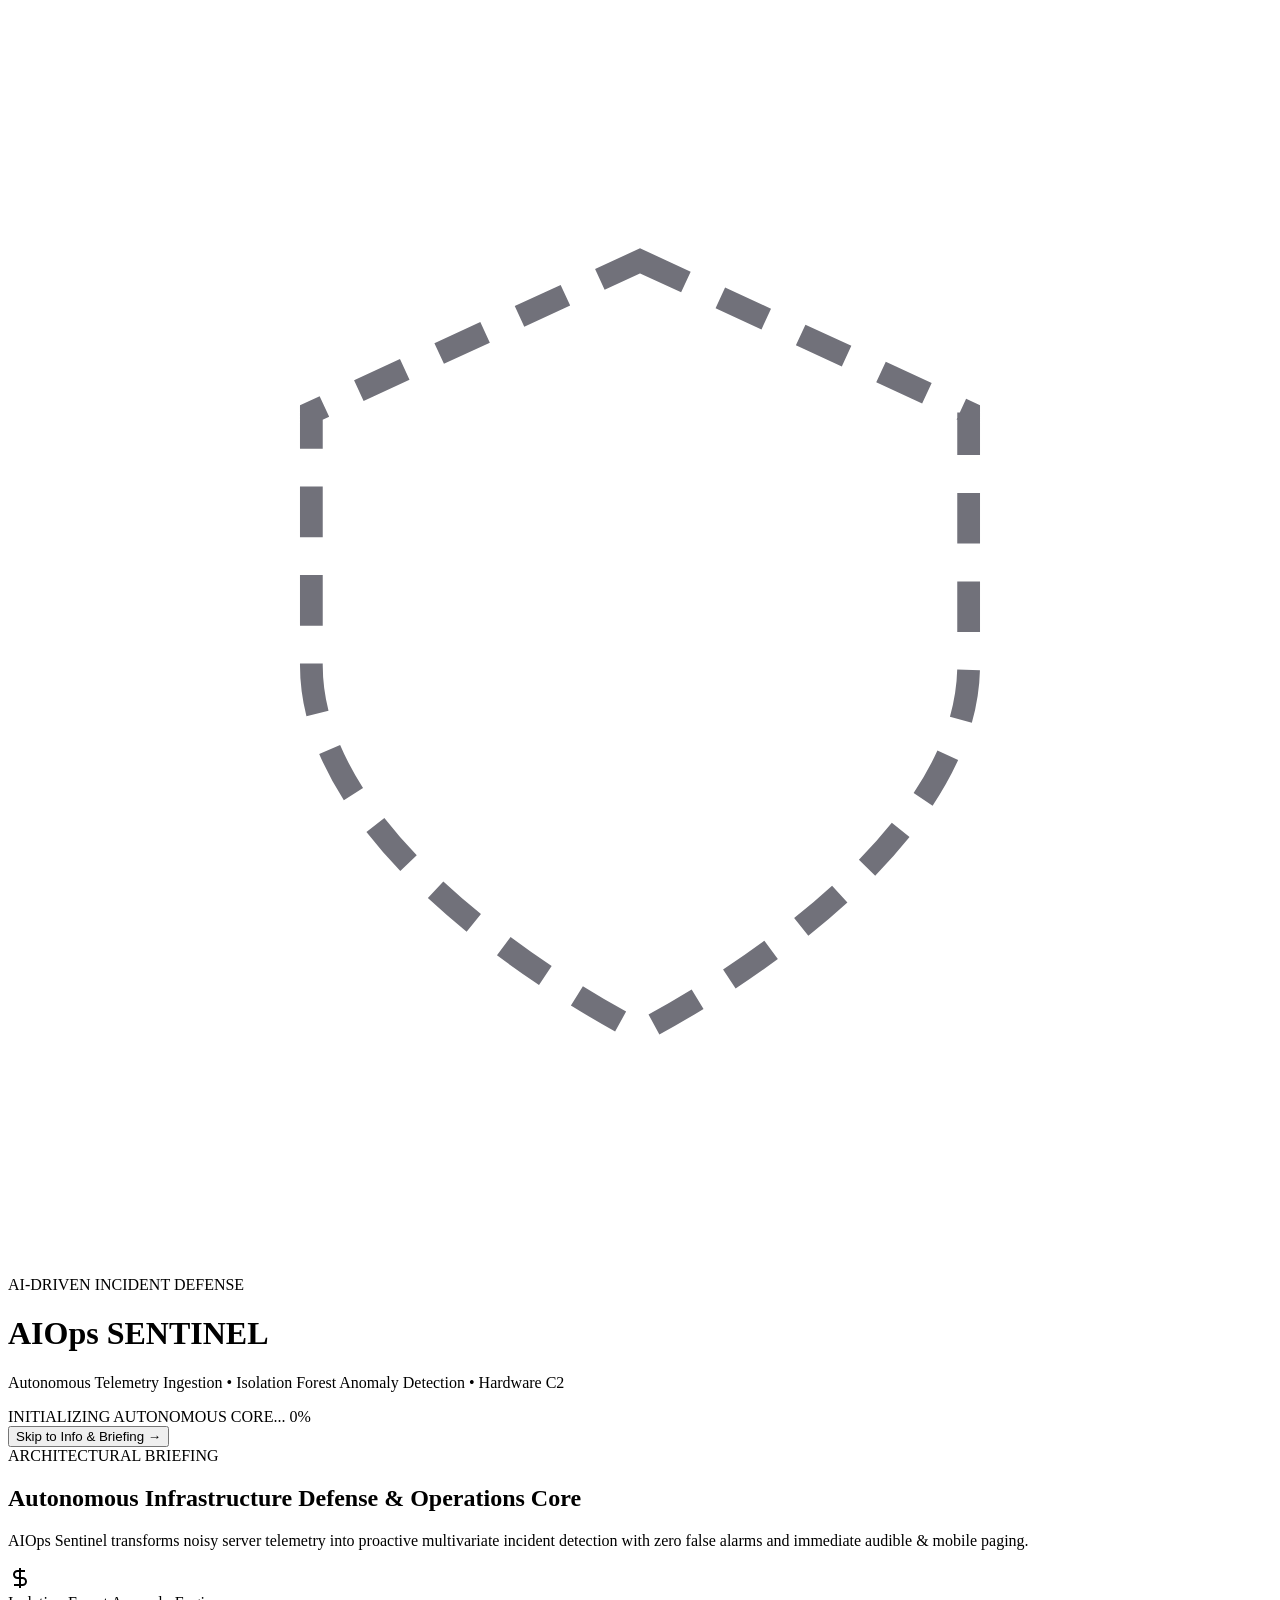
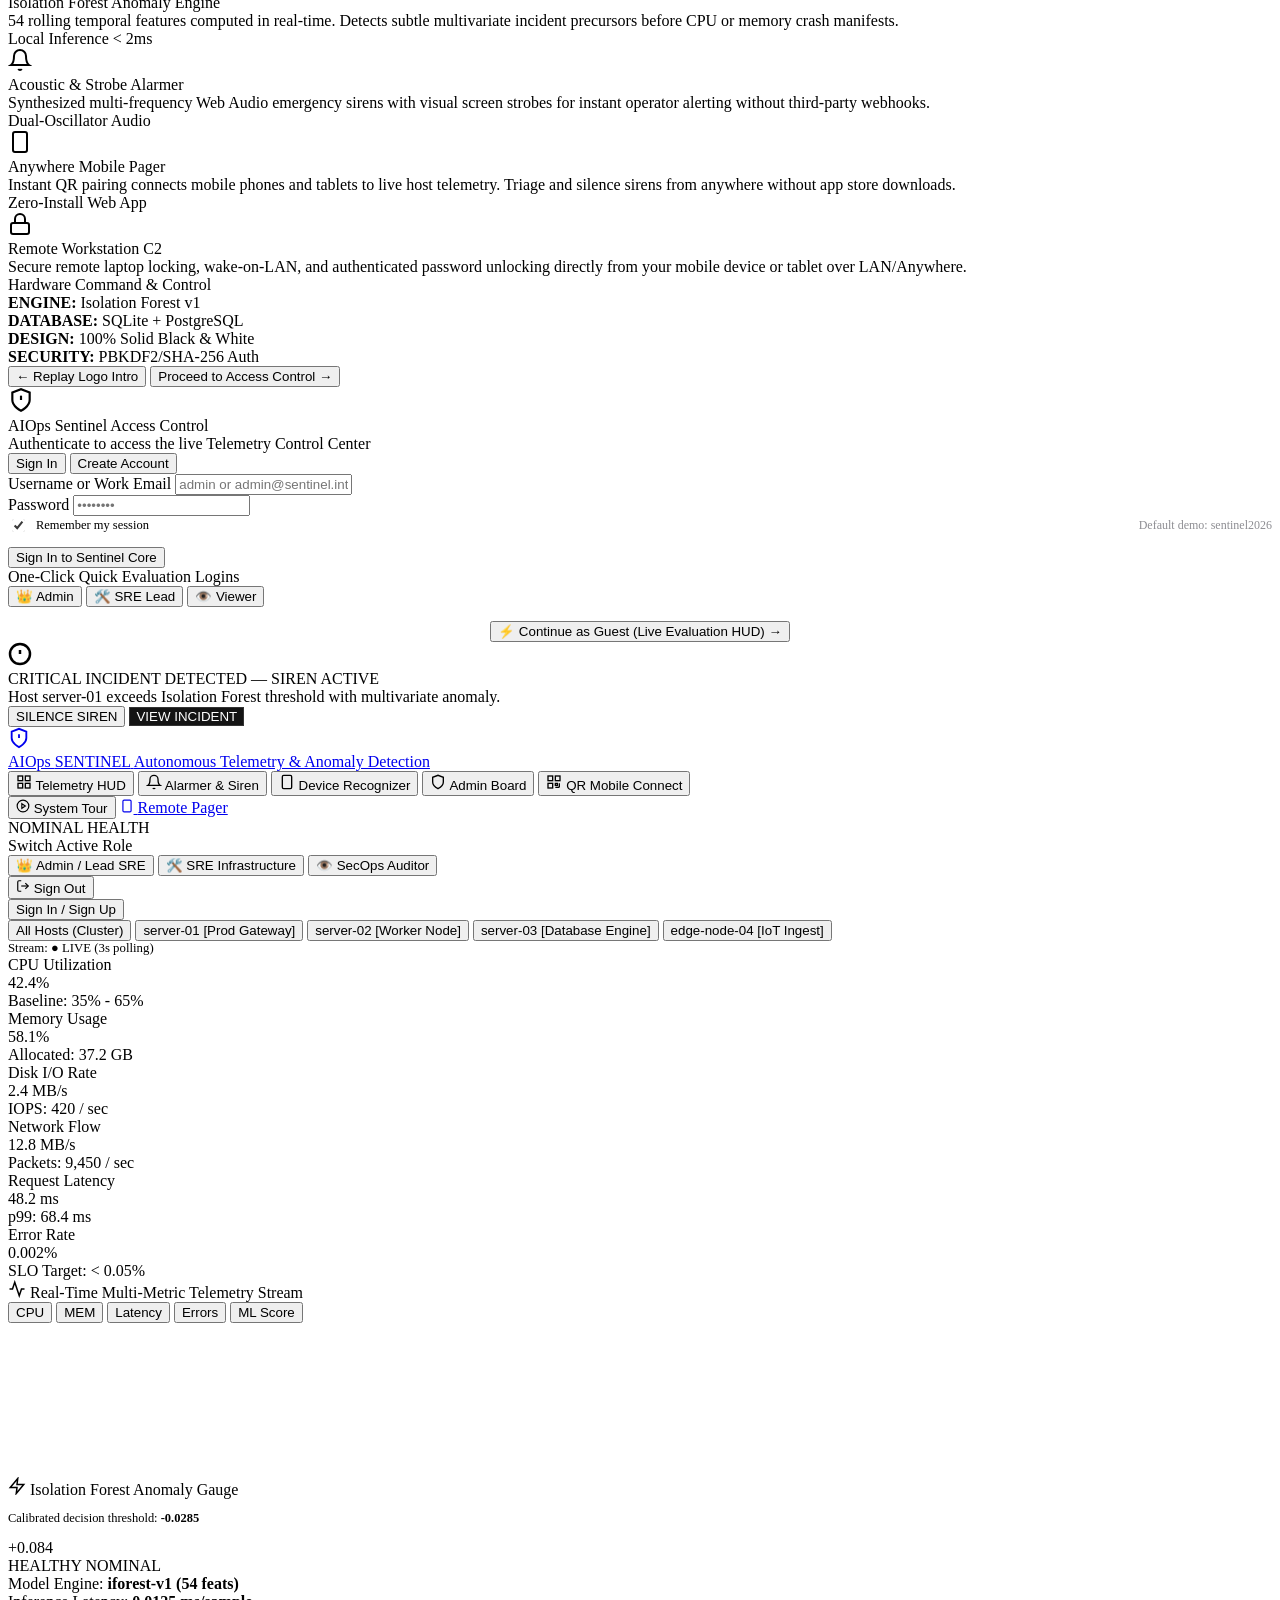
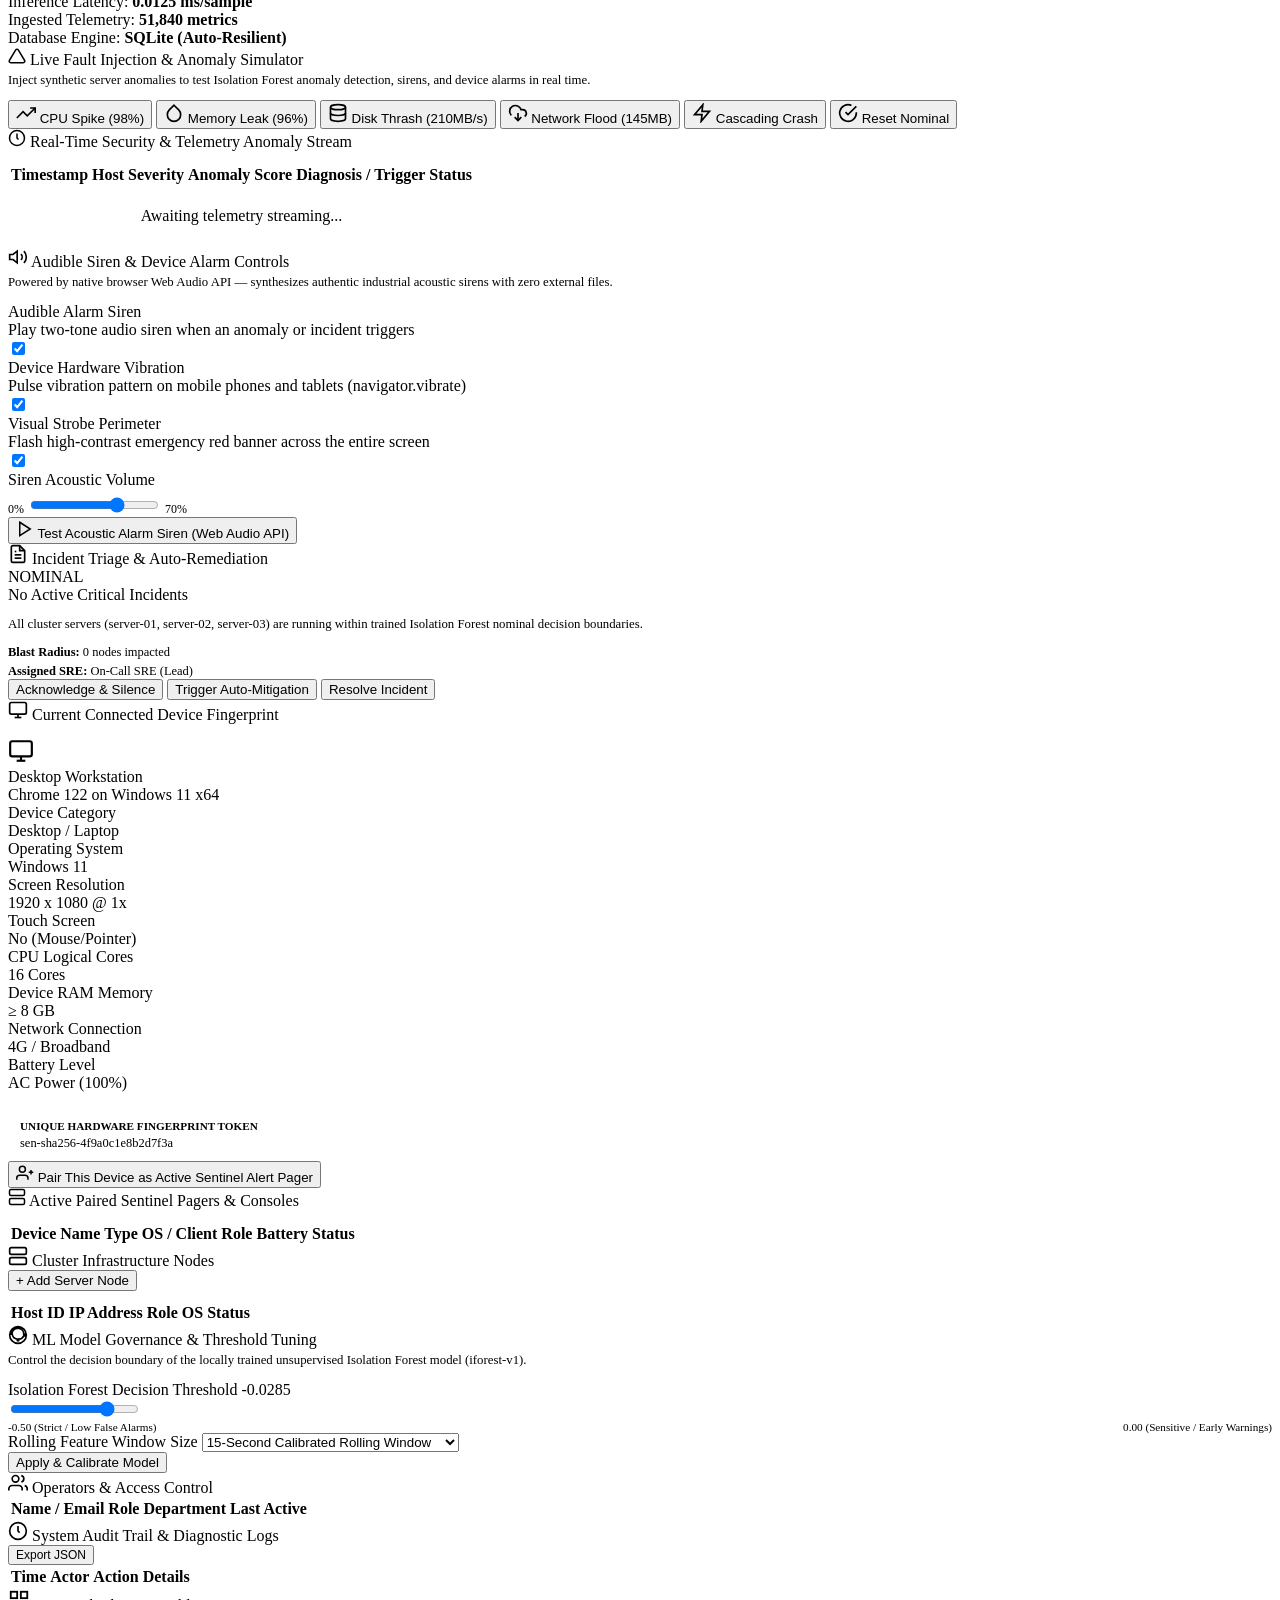
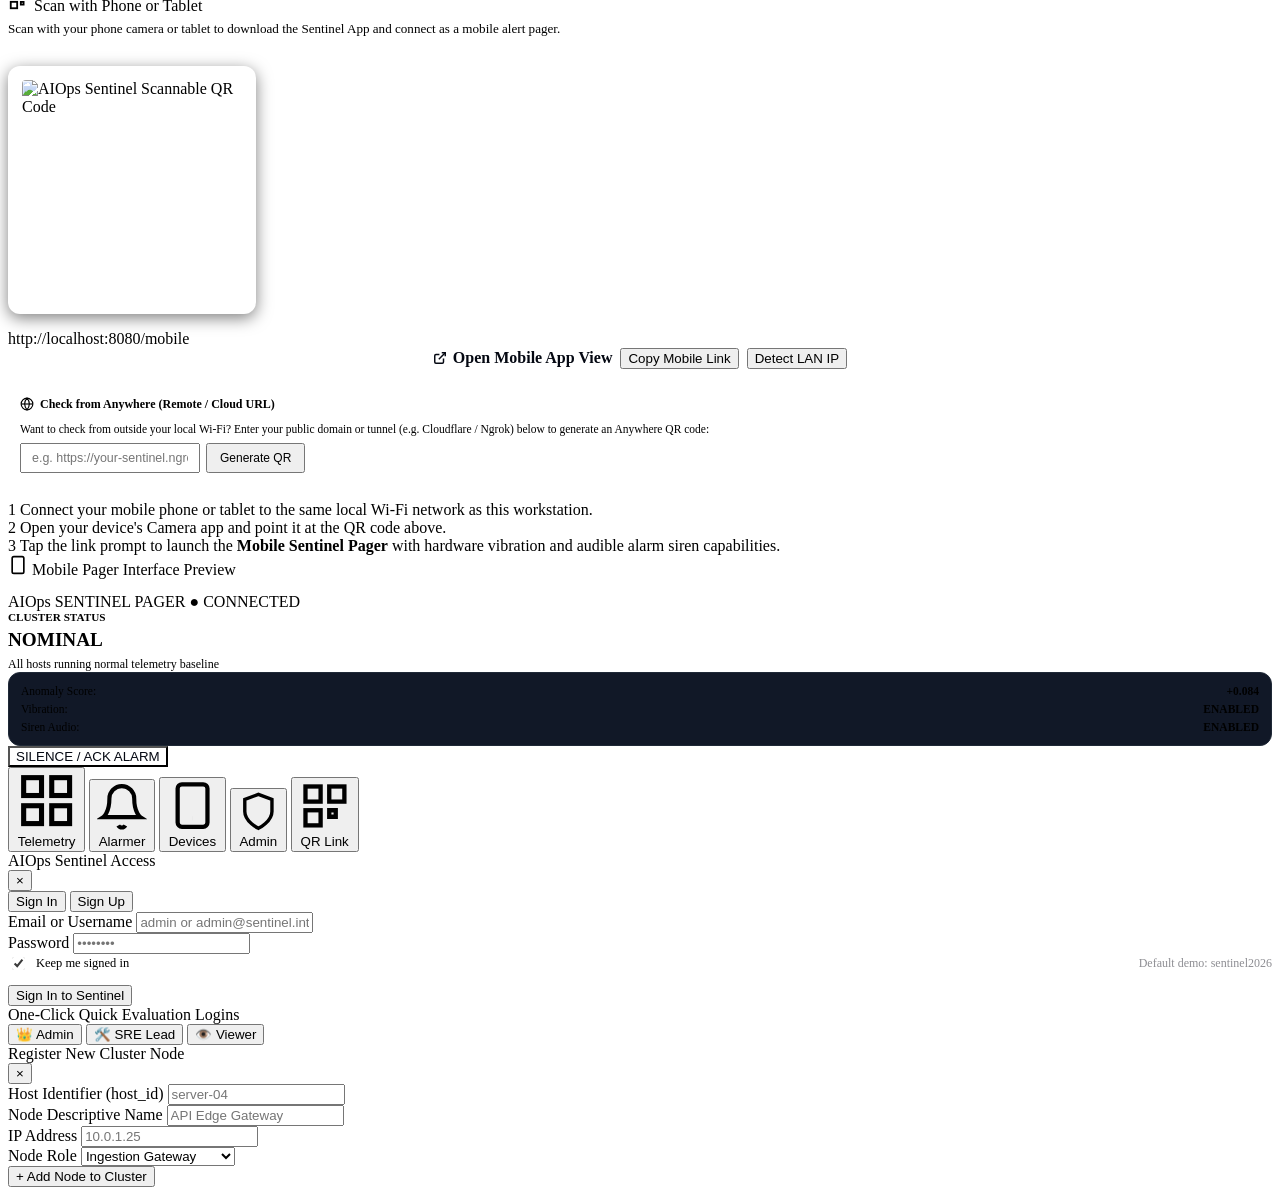
==== commit 63c8abaa: "fix(auth): protect user privacy by hiding profile data until explicit login and removing hardcoded p" ====
--- a/backend/static/index.html
+++ b/backend/static/index.html
@@ -191,15 +191,15 @@
                     <form id="gateway-form-signup" style="display: none;">
                         <div class="form-group">
                             <label class="form-label">Full Name</label>
-                            <input type="text" class="form-input" id="gateway-signup-name" placeholder="Akshat Sharma" required>
+                            <input type="text" class="form-input" id="gateway-signup-name" placeholder="Alex Turner" required>
                         </div>
                         <div class="form-group">
                             <label class="form-label">Username</label>
-                            <input type="text" class="form-input" id="gateway-signup-username" placeholder="akshat" required>
+                            <input type="text" class="form-input" id="gateway-signup-username" placeholder="alex_turner" required>
                         </div>
                         <div class="form-group">
                             <label class="form-label">Work Email</label>
-                            <input type="email" class="form-input" id="gateway-signup-email" placeholder="akshat@sentinel.internal" required>
+                            <input type="email" class="form-input" id="gateway-signup-email" placeholder="alex@sentinel.internal" required>
                         </div>
                         <div class="form-group">
                             <label class="form-label">Password (min 4 chars)</label>
@@ -317,18 +317,18 @@
                 <!-- User Profile / Auth Area -->
                 <div class="auth-profile-section" id="auth-section">
                     <div class="user-profile-badge" id="user-badge" style="display: none;" title="User Profile & Quick Actions">
-                        <div class="user-avatar" id="user-avatar-initial">A</div>
+                        <div class="user-avatar" id="user-avatar-initial">-</div>
                         <div class="user-info-text">
-                            <span class="user-name" id="user-display-name">Akshat</span>
-                            <span class="user-role-tag" id="user-role-tag">ADMIN</span>
+                            <span class="user-name" id="user-display-name"></span>
+                            <span class="user-role-tag" id="user-role-tag"></span>
                         </div>
                     </div>
                     
                     <!-- User Profile Dropdown Menu -->
                     <div class="user-profile-dropdown" id="user-profile-menu">
                         <div class="dropdown-header">
-                            <div class="dropdown-user-fullname" id="dropdown-fullname">Akshat (Lead)</div>
-                            <div class="dropdown-user-email" id="dropdown-email">admin@sentinel.internal</div>
+                            <div class="dropdown-user-fullname" id="dropdown-fullname"></div>
+                            <div class="dropdown-user-email" id="dropdown-email"></div>
                         </div>
                         <div class="dropdown-section-title">Switch Active Role</div>
                         <div class="dropdown-role-list">
@@ -598,7 +598,7 @@
                         
                         <div style="margin-top: 12px; font-size: 0.78rem; display: flex; flex-direction: column; gap: 4px;">
                             <div><strong>Blast Radius:</strong> <span id="triage-blast-radius" style="color: var(--accent-emerald);">0 nodes impacted</span></div>
-                            <div><strong>Assigned SRE:</strong> <span id="triage-assigned-sre">Akshat (On-Call Lead)</span></div>
+                            <div><strong>Assigned SRE:</strong> <span id="triage-assigned-sre">On-Call SRE (Lead)</span></div>
                         </div>
                     </div>
 
@@ -987,15 +987,15 @@
                 <form id="form-signup" style="display: none;">
                     <div class="form-group">
                         <label class="form-label">Full Name</label>
-                        <input type="text" class="form-input" id="signup-name" placeholder="Akshat Sharma" required>
+                        <input type="text" class="form-input" id="signup-name" placeholder="Alex Turner" required>
                     </div>
                     <div class="form-group">
                         <label class="form-label">Username</label>
-                        <input type="text" class="form-input" id="signup-username" placeholder="akshat" required>
+                        <input type="text" class="form-input" id="signup-username" placeholder="alex_turner" required>
                     </div>
                     <div class="form-group">
                         <label class="form-label">Work Email</label>
-                        <input type="email" class="form-input" id="signup-email" placeholder="akshat@sentinel.internal" required>
+                        <input type="email" class="form-input" id="signup-email" placeholder="alex@sentinel.internal" required>
                     </div>
                     <div class="form-group">
                         <label class="form-label">Password (min 4 chars)</label>
